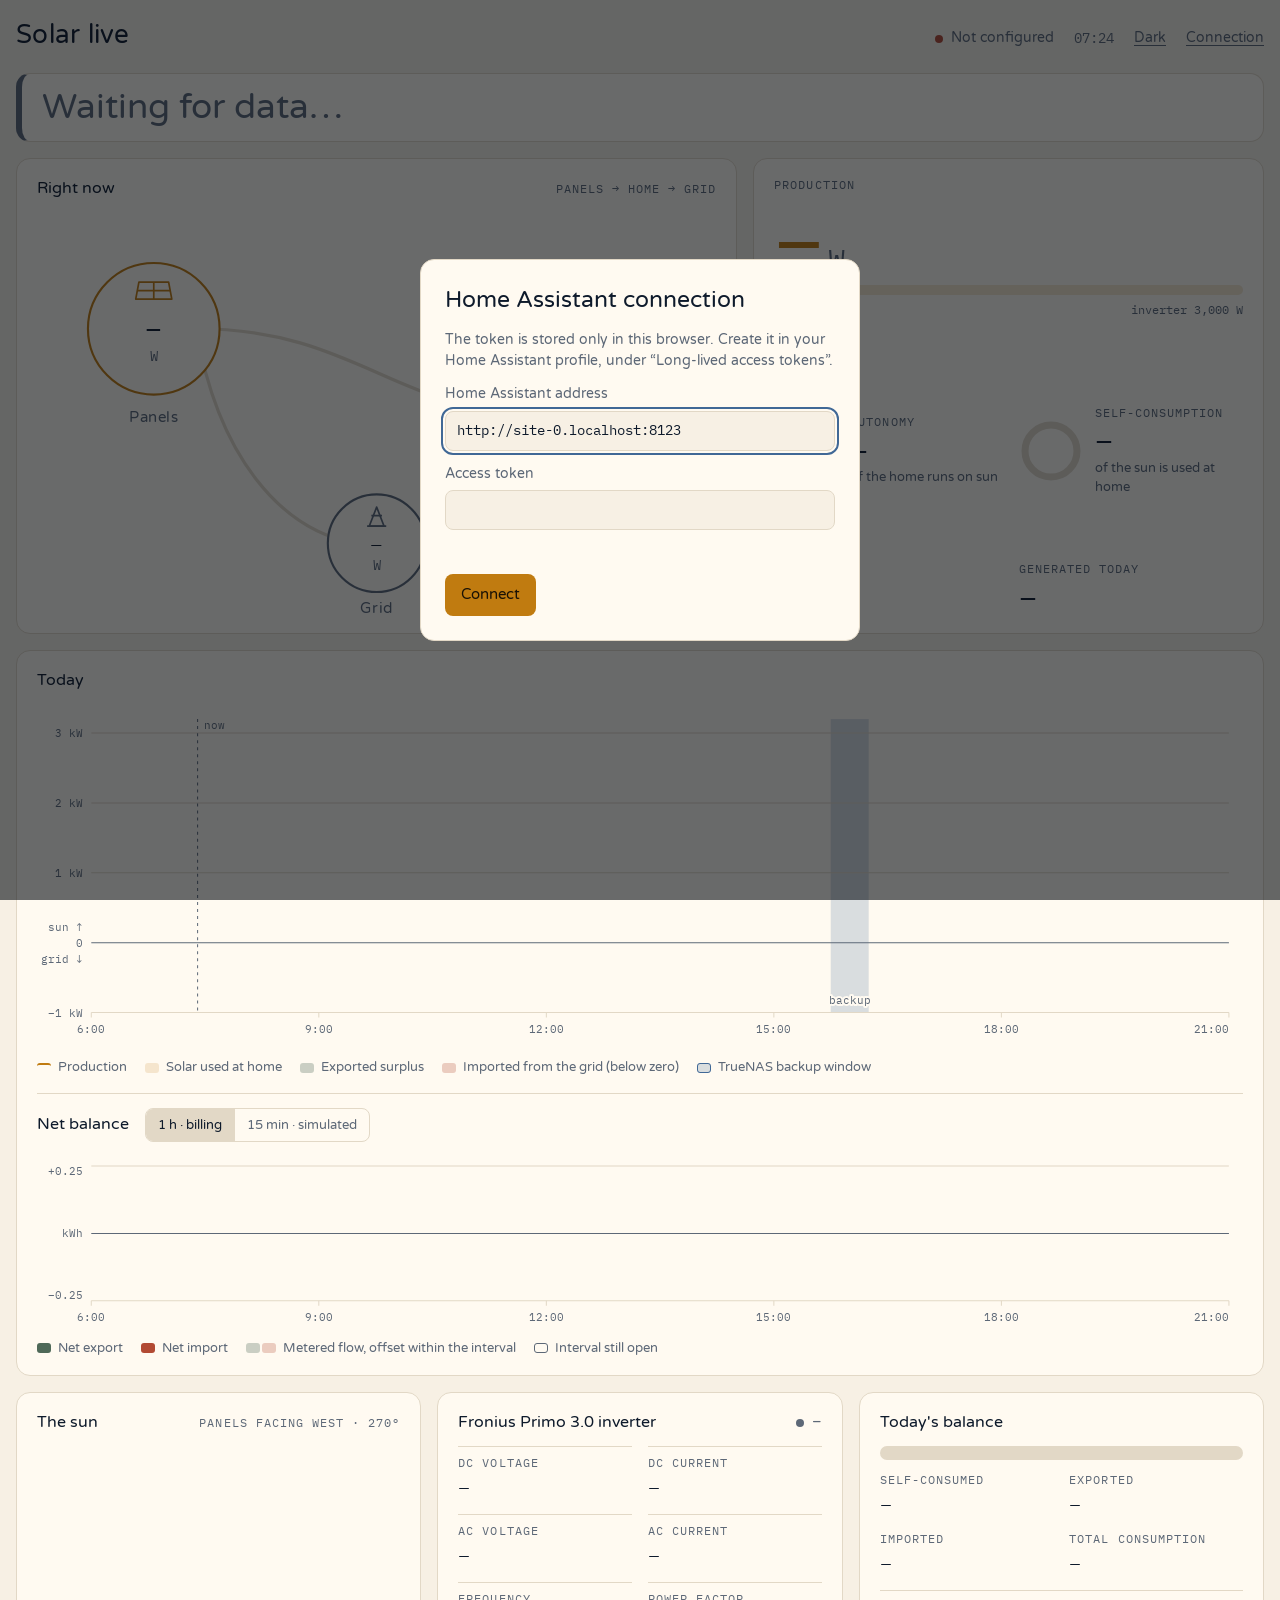
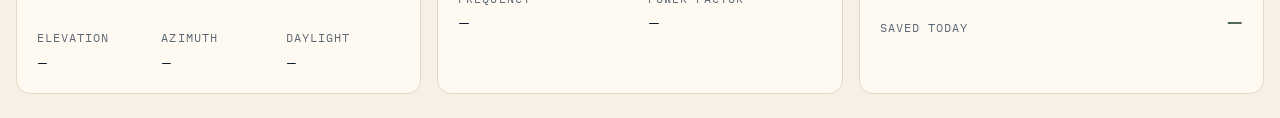
==== marionuevo-fv-panel/www/index.html @ 740e6137 "Solar Live 1.2.0: contract prices by 2.0TD period Prices per period and the export price can now be " ====
<!doctype html>
<html lang="en">
<head>
<meta charset="utf-8">
<meta name="viewport" content="width=device-width, initial-scale=1, viewport-fit=cover">
<title>Solar Live</title>
<link rel="preconnect" href="https://fonts.googleapis.com">
<link rel="preconnect" href="https://fonts.gstatic.com" crossorigin>
<link rel="stylesheet" href="https://fonts.googleapis.com/css2?family=Varela+Round&family=IBM+Plex+Mono:wght@400;500&display=swap">
<style>
/* Panel de instrumentos: rejilla de 12 columnas; el diagrama de flujos manda arriba a la
   izquierda, las cifras grandes a su derecha, la curva del día a todo lo ancho y abajo los
   instrumentos de detalle. Oscuro primero (pantalla fija), con variante clara. */
:root {
  --bg: #0e1a2b;          /* noche */
  --panel: #12213a;
  --fg: #f7f0e4;          /* cal */
  --muted: #8f9cad;
  --line: #22344d;
  --sun: #f0a93b;         /* producción */
  --sun-dim: rgba(240, 169, 59, .26);
  --home: #f7f0e4;        /* consumo */
  --grid-out: #88a592;    /* salvia: vertido */
  --grid-in: #e0785e;     /* importación */
  --steel: #5b87b9;       /* acero: TrueNAS, ventana de copia */
  --steel-dim: rgba(91, 135, 185, .16);
  --out-band: rgba(136, 165, 146, .30);  /* excedente */
  --in-band: rgba(224, 120, 94, .30);    /* compra */
  --font-display: "Varela Round", "Nunito", system-ui, sans-serif;
  --font-num: "IBM Plex Mono", ui-monospace, "SF Mono", Menlo, monospace;
  color-scheme: dark;
}
@media (prefers-color-scheme: light) {
  :root:not([data-theme="dark"]) {
    --bg: #f7f0e4; --panel: #fffaf1; --fg: #0e1a2b; --muted: #5d6877; --line: #e2d8c6;
    --sun: #c07b10; --sun-dim: rgba(192, 123, 16, .16); --home: #0e1a2b;
    --grid-out: #4f6958; --grid-in: #b24a33; --steel: #406896; --steel-dim: rgba(64, 104, 150, .2);
    --out-band: rgba(79, 105, 88, .30); --in-band: rgba(178, 74, 51, .26);
    color-scheme: light;
  }
}
:root[data-theme="light"] {
  --bg: #f7f0e4; --panel: #fffaf1; --fg: #0e1a2b; --muted: #5d6877; --line: #e2d8c6;
  --sun: #c07b10; --sun-dim: rgba(192, 123, 16, .16); --home: #0e1a2b;
  --grid-out: #4f6958; --grid-in: #b24a33; --steel: #406896; --steel-dim: rgba(64, 104, 150, .2);
  --out-band: rgba(79, 105, 88, .30); --in-band: rgba(178, 74, 51, .26);
  color-scheme: light;
}
* { box-sizing: border-box; }
html, body { margin: 0; }
body {
  background: var(--bg); color: var(--fg);
  font-family: var(--font-display); font-size: 15px; line-height: 1.45;
  font-synthesis: none; -webkit-font-smoothing: antialiased;
  padding-inline: max(16px, env(safe-area-inset-left)); padding-block: max(16px, env(safe-area-inset-top)) 24px;
}
.num { font-family: var(--font-num); font-variant-numeric: tabular-nums; }
.label { font-size: .72rem; letter-spacing: .09em; text-transform: uppercase; color: var(--muted); font-family: var(--font-num); }
.app { max-width: 1440px; margin: 0 auto; display: grid; gap: 16px; }

/* barra superior */
.top { display: flex; flex-wrap: wrap; align-items: baseline; gap: 8px 24px; padding-bottom: 4px; }
.top h1 { font-weight: 400; font-size: 1.6rem; margin: 0; letter-spacing: .01em; }
.top .meta { display: flex; flex-wrap: wrap; gap: 6px 20px; color: var(--muted); font-size: .85rem; margin-left: auto; align-items: center; }
.live { display: inline-flex; align-items: center; gap: 8px; }
.live i { width: 8px; height: 8px; border-radius: 50%; background: var(--muted); }
.live.on i { background: var(--grid-out); box-shadow: 0 0 0 0 var(--grid-out); animation: pulse 2s infinite; }
.live.off i { background: var(--grid-in); }
@keyframes pulse { 0% { box-shadow: 0 0 0 0 color-mix(in srgb, var(--grid-out) 60%, transparent); } 70% { box-shadow: 0 0 0 8px transparent; } 100% { box-shadow: 0 0 0 0 transparent; } }
button.link { background: none; border: 0; color: var(--muted); font: inherit; cursor: pointer; padding: 0; text-decoration: underline; text-underline-offset: 3px; }
button.link:hover, button.link:focus-visible { color: var(--fg); }

/* rejilla */
.grid { display: grid; grid-template-columns: repeat(12, minmax(0, 1fr)); gap: 16px; }
.card { background: var(--panel); border: 1px solid var(--line); border-radius: 14px; padding: 18px 20px; min-width: 0; display: grid; gap: 12px; align-content: start; }
.card h2 { font-weight: 400; font-size: 1rem; margin: 0; display: flex; justify-content: space-between; gap: 12px; align-items: baseline; }
.state { grid-column: span 12; }
.flow { grid-column: span 7; }
.figures { grid-column: span 5; }
.day { grid-column: span 12; }
.sunc { grid-column: span 4; }
.inv { grid-column: span 4; }
.tally { grid-column: span 4; }
@media (max-width: 1100px) { .flow, .figures { grid-column: span 12; } .sunc, .inv, .tally { grid-column: span 6; } .tally { grid-column: span 12; } }
@media (max-width: 720px) { .sunc, .inv, .tally { grid-column: span 12; } }

/* estado: la respuesta de un vistazo («¿vierto o compro?») */
.state { --tone: var(--muted); display: flex; flex-wrap: wrap; align-items: center; gap: 10px 28px; padding: 14px 20px; border-left: 6px solid var(--tone); }
.state.out { --tone: var(--grid-out); }
.state.in { --tone: var(--grid-in); }
.state.even { --tone: var(--sun); }
.state .head { font-size: clamp(1.5rem, 3.2vw, 2.2rem); line-height: 1.1; color: var(--tone); }
.state .head .num { letter-spacing: -.01em; }
.state .why { color: var(--muted); font-size: .95rem; flex: 1 1 260px; }
.state .rate { display: grid; justify-items: end; gap: 2px; margin-left: auto; }
.state .rate .v { font-family: var(--font-num); font-size: 1.4rem; color: var(--tone); }

/* flujos */
.flow svg { width: 100%; height: auto; display: block; }
.node-ring { fill: var(--panel); stroke-width: 2; }
.node-val { font-family: var(--font-num); font-size: 26px; fill: var(--fg); }
.node-unit { font-family: var(--font-num); font-size: 13px; fill: var(--muted); }
.node-name { font-family: var(--font-display); font-size: 14px; fill: var(--muted); letter-spacing: .04em; }
/* el cable engorda con la potencia, como un Sankey; los pulsos van por encima */
.wire { fill: none; stroke: var(--line); stroke-width: 3; stroke-linecap: round; transition: stroke-width .8s ease, stroke .6s; }
.pulse { fill: none; stroke-width: 4; stroke-linecap: round; stroke-dasharray: 2 18; opacity: 0; transition: opacity .6s, stroke-width .8s ease; }
.pulse.active { opacity: 1; animation: flow linear infinite; }
@keyframes flow { to { stroke-dashoffset: -200; } }
.wire-label { font-family: var(--font-num); font-size: 12px; fill: var(--muted); }
.nas-badge { font-family: var(--font-num); font-size: 11.5px; fill: var(--steel); }

/* cifras */
.figures { grid-template-columns: 1fr 1fr; gap: 18px 20px; align-content: space-between; }
.figures .hero { grid-column: span 2; display: grid; gap: 6px; }
.big { font-family: var(--font-num); font-size: clamp(3rem, 7vw, 5.2rem); line-height: .95; letter-spacing: -.02em; color: var(--sun); }
.big small { font-size: .35em; color: var(--muted); letter-spacing: 0; margin-left: .2em; }
.meter { position: relative; height: 10px; border-radius: 6px; background: var(--sun-dim); overflow: hidden; }
.meter > i { position: absolute; inset: 0 auto 0 0; width: 0; background: var(--sun); border-radius: 6px; transition: width .8s ease; }
.meter-scale { display: flex; justify-content: space-between; font-size: .75rem; color: var(--muted); }
.clip { color: var(--sun); font-size: .85rem; min-height: 1.2em; }
.stat { display: grid; gap: 2px; }
.stat .v { font-family: var(--font-num); font-size: 1.9rem; line-height: 1.1; }
.stat .s { font-size: .82rem; color: var(--muted); }
.ring { display: grid; grid-template-columns: 64px 1fr; gap: 12px; align-items: center; }
.ring svg { width: 64px; height: 64px; transform: rotate(-90deg); }
.ring circle { fill: none; stroke-width: 7; }
.ring .bg { stroke: var(--line); }
.ring .fg { stroke-linecap: round; transition: stroke-dashoffset .8s ease; }

/* curva del día */
.day svg { width: 100%; height: auto; display: block; }
.chart-wrap { overflow-x: auto; }
.chart-wrap svg { min-width: 640px; cursor: crosshair; }
.zero { stroke: var(--muted); stroke-width: 1; }
.tip-bg { fill: var(--bg); stroke: var(--line); }
.tip { font-family: var(--font-num); font-size: 13px; fill: var(--fg); }
.tip-k { font-family: var(--font-num); font-size: 12px; fill: var(--muted); }
.ax { font-family: var(--font-num); font-size: 11px; fill: var(--muted); paint-order: stroke; stroke: var(--panel); stroke-width: 4px; stroke-linejoin: round; }
.gl { stroke: var(--line); stroke-width: 1; }
.legend { display: flex; flex-wrap: wrap; gap: 6px 18px; font-size: .8rem; color: var(--muted); }
.legend span { display: inline-flex; align-items: center; gap: 7px; }
.sw { width: 14px; height: 10px; border-radius: 3px; display: inline-block; }

/* saldo neto: lo que factura la distribuidora, con el mismo eje de tiempo que la curva */
.net-head { display: flex; flex-wrap: wrap; align-items: center; gap: 8px 16px; border-top: 1px solid var(--line); padding-top: 14px; margin-top: 4px; }
.net-head h3 { font-weight: 400; font-size: 1rem; margin: 0; }
.net-note { color: var(--muted); font-size: .85rem; flex: 1 1 280px; }
.net-note b { font-weight: 400; color: var(--fg); font-family: var(--font-num); font-variant-numeric: tabular-nums; }
.seg { display: inline-flex; border: 1px solid var(--line); border-radius: 8px; overflow: hidden; }
.seg button { font: inherit; font-size: .8rem; background: none; border: 0; color: var(--muted); padding: 6px 12px; min-height: 32px; cursor: pointer; }
.seg button + button { border-left: 1px solid var(--line); }
.seg button[aria-pressed="true"] { background: var(--line); color: var(--fg); }
.seg button:focus-visible { outline: 2px solid var(--steel); outline-offset: -2px; }

/* sol */
.sunc svg { width: 100%; height: auto; display: block; }
.kv { display: grid; grid-template-columns: repeat(3, minmax(0, 1fr)); gap: 10px; }
.kv div { display: grid; gap: 2px; }
.kv .v { font-family: var(--font-num); font-size: 1.15rem; }

/* inversor */
.inv .rows { display: grid; grid-template-columns: repeat(2, minmax(0, 1fr)); gap: 12px 16px; }
.inv .rows div { display: grid; gap: 1px; border-top: 1px solid var(--line); padding-top: 8px; }
.inv .rows .v { font-family: var(--font-num); font-size: 1.25rem; }
.status { display: inline-flex; align-items: center; gap: 8px; font-size: .85rem; color: var(--muted); }
.status i { width: 8px; height: 8px; border-radius: 50%; background: var(--muted); }
.status.ok i { background: var(--grid-out); }
.status.warn i { background: var(--grid-in); }

/* balance */
.tally .bar { display: flex; height: 14px; border-radius: 7px; overflow: hidden; background: var(--line); }
.tally .bar i { display: block; height: 100%; transition: width .8s ease; }
.tally .rows { display: grid; grid-template-columns: repeat(2, minmax(0, 1fr)); gap: 12px 16px; }
.tally .rows div { display: grid; gap: 1px; }
.tally .rows .v { font-family: var(--font-num); font-size: 1.25rem; }
.save { display: flex; align-items: baseline; justify-content: space-between; gap: 12px; border-top: 1px solid var(--line); padding-top: 10px; }
.save .v { font-family: var(--font-num); font-size: 1.8rem; color: var(--grid-out); }

/* configuración */
dialog { background: var(--panel); color: var(--fg); border: 1px solid var(--line); border-radius: 14px; padding: 24px; width: min(440px, calc(100vw - 32px)); }
dialog::backdrop { background: rgba(5, 10, 18, .6); }
dialog form { display: grid; gap: 14px; }
dialog h2 { margin: 0; font-weight: 400; }
dialog p { margin: 0; color: var(--muted); font-size: .88rem; }
dialog label { display: grid; gap: 6px; font-size: .85rem; color: var(--muted); }
dialog input { font: inherit; font-family: var(--font-num); font-size: .85rem; padding: 9px 11px; border-radius: 8px; border: 1px solid var(--line); background: var(--bg); color: var(--fg); width: 100%; }
dialog input:focus-visible, .btn:focus-visible { outline: 2px solid var(--steel); outline-offset: 2px; }
.btn { font: inherit; border: 0; border-radius: 8px; padding: 10px 16px; background: var(--sun); color: #1a1205; cursor: pointer; justify-self: start; }
.err { color: var(--grid-in); font-size: .85rem; min-height: 1.2em; }

@media (prefers-reduced-motion: reduce) {
  .pulse.active { animation: none; stroke-dasharray: none; opacity: .9; }
  .live.on i { animation: none; }
  .meter > i, .ring .fg, .tally .bar i, .wire, .pulse { transition: none; }
}
</style>
</head>
<body>
<div class="app">
  <header class="top">
    <h1>Solar live</h1>
    <div class="meta">
      <span class="live" id="live"><i></i><span id="live-text">Connecting to Home Assistant…</span></span>
      <span class="num" id="clock">--:--</span>
      <button class="link" id="theme" type="button">Dark</button>
      <button class="link" id="open-config" type="button">Connection</button>
    </div>
  </header>

  <div class="grid">
    <!-- Estado de un vistazo -->
    <section class="card state" id="state" aria-label="Current status">
      <div class="head" id="st-head">Waiting for data…</div>
      <div class="why" id="st-why"></div>
      <div class="rate"><span class="label" id="st-rate-k"></span><span class="v" id="st-rate"></span></div>
    </section>

    <!-- Diagrama de flujos -->
    <section class="card flow" aria-labelledby="h-flow">
      <h2 id="h-flow"><span>Right now</span><span class="label" id="flow-note">panels → home → grid</span></h2>
      <svg viewBox="0 0 640 380" role="img" aria-label="Energy flow between the panels, the home and the grid">
        <path id="w-pv-home" class="wire" d="M150 110 C 300 110, 340 190, 470 190"/>
        <path id="w-pv-grid" class="wire" d="M150 110 C 170 230, 230 300, 300 312"/>
        <path id="w-grid-home" class="wire" d="M340 312 C 420 300, 470 260, 470 230"/>
        <path id="p-pv-home" class="pulse" d="M150 110 C 300 110, 340 190, 470 190" style="stroke: var(--sun)"/>
        <path id="p-pv-grid" class="pulse" d="M150 110 C 170 230, 230 300, 300 312" style="stroke: var(--grid-out)"/>
        <path id="p-grid-home" class="pulse" d="M340 312 C 420 300, 470 260, 470 230" style="stroke: var(--grid-in)"/>
        <text class="wire-label" id="l-pv-home" x="300" y="128" text-anchor="middle"></text>
        <text class="wire-label" id="l-pv-grid" x="168" y="260" text-anchor="end"></text>
        <text class="wire-label" id="l-grid-home" x="452" y="292" text-anchor="start"></text>

        <!-- placas -->
        <g transform="translate(110 110)">
          <circle class="node-ring" r="62" style="stroke: var(--sun)"/>
          <g transform="translate(-17 -44)" fill="none" stroke="var(--sun)" stroke-width="1.6" stroke-linejoin="round">
            <path d="M3 0 H31 L34 16 H0 Z"/><path d="M17 0 V16 M1.5 8 H32.5"/>
          </g>
          <text class="node-val" id="v-pv" y="10" text-anchor="middle">–</text>
          <text class="node-unit" y="30" text-anchor="middle">W</text>
          <text class="node-name" y="88" text-anchor="middle">Panels</text>
        </g>
        <!-- casa -->
        <g transform="translate(510 190)">
          <circle class="node-ring" r="62" style="stroke: var(--home)"/>
          <g transform="translate(-14 -46)" fill="none" stroke="var(--home)" stroke-width="1.6" stroke-linejoin="round">
            <path d="M0 12 L14 0 L28 12 V24 H0 Z"/><path d="M11 24 V16 H17 V24"/>
          </g>
          <text class="node-val" id="v-load" y="10" text-anchor="middle">–</text>
          <text class="node-unit" y="30" text-anchor="middle">W</text>
          <text class="node-name" y="88" text-anchor="middle">Home</text>
          <text class="nas-badge" id="nas-badge" y="108" text-anchor="middle"></text>
        </g>
        <!-- red -->
        <g transform="translate(320 312)">
          <circle class="node-ring" r="46" id="ring-grid" style="stroke: var(--muted)"/>
          <g transform="translate(-9 -34)" fill="none" stroke="var(--muted)" stroke-width="1.6" stroke-linejoin="round" id="ico-grid">
            <path d="M9 0 L2 18 H16 Z"/><path d="M4 8 H14 M0 18 H18"/>
          </g>
          <text class="node-val" id="v-grid" y="8" text-anchor="middle" style="font-size:20px">–</text>
          <text class="node-unit" id="u-grid" y="25" text-anchor="middle">W</text>
          <text class="node-name" id="n-grid" y="66" text-anchor="middle">Grid</text>
        </g>
      </svg>
    </section>

    <!-- Cifras -->
    <section class="card figures" aria-label="Key figures">
      <div class="hero">
        <span class="label">Production</span>
        <div class="big" id="big-pv">–<small>W</small></div>
        <div class="meter" aria-hidden="true"><i id="meter-pv"></i></div>
        <div class="meter-scale num"><span>0</span><span>inverter 3,000 W</span></div>
        <div class="clip" id="clip"></div>
      </div>
      <div class="ring">
        <svg viewBox="0 0 64 64" aria-hidden="true"><circle class="bg" cx="32" cy="32" r="26"/><circle class="fg" id="ring-aut" cx="32" cy="32" r="26" stroke="var(--grid-out)" stroke-dasharray="163.4" stroke-dashoffset="163.4"/></svg>
        <div class="stat"><span class="label">Autonomy</span><span class="v" id="aut">–</span><span class="s">of the home runs on sun</span></div>
      </div>
      <div class="ring">
        <svg viewBox="0 0 64 64" aria-hidden="true"><circle class="bg" cx="32" cy="32" r="26"/><circle class="fg" id="ring-self" cx="32" cy="32" r="26" stroke="var(--sun)" stroke-dasharray="163.4" stroke-dashoffset="163.4"/></svg>
        <div class="stat"><span class="label">Self-consumption</span><span class="v" id="self">–</span><span class="s">of the sun is used at home</span></div>
      </div>
      <div class="stat"><span class="label" id="grid-label">Grid</span><span class="v" id="grid-big">–</span><span class="s" id="grid-sub"></span></div>
      <div class="stat"><span class="label">Generated today</span><span class="v" id="eday">–</span><span class="s" id="eday-sub"></span></div>
    </section>

    <!-- Curva del día -->
    <section class="card day" aria-labelledby="h-day">
      <h2 id="h-day"><span>Today</span><span class="label" id="day-note"></span></h2>
      <div class="chart-wrap"><svg id="chart" viewBox="0 0 1200 340" role="img" aria-label="Today's production and consumption: solar above zero, grid imports below"></svg></div>
      <div class="legend">
        <span><i class="sw" style="background:transparent;border-top:2px solid var(--sun)"></i>Production</span>
        <span><i class="sw" style="background:var(--sun-dim)"></i>Solar used at home</span>
        <span><i class="sw" style="background:var(--out-band)"></i>Exported surplus</span>
        <span><i class="sw" style="background:var(--in-band)"></i>Imported from the grid (below zero)</span>
        <span><i class="sw" style="background:var(--steel-dim);outline:1px solid var(--steel);outline-offset:-1px"></i>TrueNAS backup window</span>
      </div>

      <div class="net-head">
        <h3>Net balance</h3>
        <div class="seg" role="group" aria-label="Netting interval">
          <button type="button" data-net="60" aria-pressed="true">1 h · billing</button>
          <button type="button" data-net="15" aria-pressed="false">15 min · simulated</button>
        </div>
        <div class="net-note" id="net-note"></div>
      </div>
      <div class="chart-wrap"><svg id="netchart" viewBox="0 0 1200 172" role="img" aria-label="Net grid balance per interval: net export above zero, net import below"></svg></div>
      <div class="legend">
        <span><i class="sw" style="background:var(--grid-out)"></i>Net export</span>
        <span><i class="sw" style="background:var(--grid-in)"></i>Net import</span>
        <span><i class="sw" style="background:var(--out-band)"></i><i class="sw" style="background:var(--in-band);margin-left:-5px"></i>Metered flow, offset within the interval</span>
        <span><i class="sw" style="background:transparent;outline:1.5px solid var(--muted);outline-offset:-1.5px"></i>Interval still open</span>
      </div>
    </section>

    <!-- Sol -->
    <section class="card sunc" aria-labelledby="h-sun">
      <h2 id="h-sun"><span>The sun</span><span class="label">panels facing west · 270°</span></h2>
      <svg id="sunarc" viewBox="0 0 360 170" role="img" aria-label="The sun's path today"></svg>
      <div class="kv">
        <div><span class="label">Elevation</span><span class="v" id="sun-el">–</span></div>
        <div><span class="label">Azimuth</span><span class="v" id="sun-az">–</span></div>
        <div><span class="label">Daylight</span><span class="v" id="sun-len">–</span></div>
      </div>
    </section>

    <!-- Inversor -->
    <section class="card inv" aria-labelledby="h-inv">
      <h2 id="h-inv"><span>Fronius Primo 3.0 inverter</span><span class="status" id="inv-status"><i></i><span>–</span></span></h2>
      <div class="rows">
        <div><span class="label">DC voltage</span><span class="v" id="dcv">–</span></div>
        <div><span class="label">DC current</span><span class="v" id="dca">–</span></div>
        <div><span class="label">AC voltage</span><span class="v" id="acv">–</span></div>
        <div><span class="label">AC current</span><span class="v" id="aca">–</span></div>
        <div><span class="label">Frequency</span><span class="v" id="freq">–</span></div>
        <div><span class="label">Power factor</span><span class="v" id="pf">–</span></div>
      </div>
    </section>

    <!-- Balance -->
    <section class="card tally" aria-labelledby="h-tally">
      <h2 id="h-tally"><span>Today's balance</span><span class="label" id="tally-note"></span></h2>
      <div class="bar" aria-hidden="true"><i id="b-self" style="background:var(--sun)"></i><i id="b-exp" style="background:var(--grid-out)"></i><i id="b-imp" style="background:var(--grid-in)"></i></div>
      <div class="rows">
        <div><span class="label">Self-consumed</span><span class="v" id="t-self">–</span></div>
        <div><span class="label">Exported</span><span class="v" id="t-exp">–</span></div>
        <div><span class="label">Imported</span><span class="v" id="t-imp">–</span></div>
        <div><span class="label">Total consumption</span><span class="v" id="t-load">–</span></div>
      </div>
      <div class="save"><span class="label">Saved today</span><span class="v" id="t-save">–</span></div>
    </section>
  </div>
</div>

<dialog id="config">
  <form method="dialog" id="config-form">
    <h2>Home Assistant connection</h2>
    <p>The token is stored only in this browser. Create it in your Home Assistant profile, under “Long-lived access tokens”.</p>
    <label for="cfg-url">Home Assistant address
      <input id="cfg-url" name="url" type="url" required placeholder="http://umbrel.local:8123" autocomplete="off">
    </label>
    <label for="cfg-token">Access token
      <input id="cfg-token" name="token" type="password" required autocomplete="off" spellcheck="false">
    </label>
    <div class="err" id="cfg-err"></div>
    <button class="btn" type="submit">Connect</button>
  </form>
</dialog>

<!-- Opcional: config.local.js define window.HA_CONFIG = {token, url?}. Nunca va a git: en el Mac está junto al enlace a este fichero y en Umbrel en data/ de la app. -->
<script src="config.local.js" onerror="void 0"></script>
<script>
"use strict";
const E = {
  pv: "sensor.solarnet_power_photovoltaics",
  load: "sensor.solarnet_power_load_consumed",
  grid: "sensor.solarnet_power_grid",           // + compra, − vierte
  aut: "sensor.solarnet_relative_autonomy",
  self: "sensor.solarnet_relative_self_consumption",
  eday: "sensor.primo_3_0_1_energy_day",
  acp: "sensor.primo_3_0_1_ac_power",
  dcv: "sensor.primo_3_0_1_dc_voltage",
  dca: "sensor.primo_3_0_1_dc_current",
  acv: "sensor.primo_3_0_1_ac_voltage",
  aca: "sensor.primo_3_0_1_ac_current",
  status: "sensor.primo_3_0_1_status_message",
  freq: "sensor.smart_meter_63a_1_frequency_phase_average",
  pf: "sensor.smart_meter_63a_1_power_factor",
  timp: "sensor.solarnet_grid_import_tariff",
  texp: "sensor.solarnet_grid_export_tariff",
  sun: "sun.sun",
  nas: "switch.z620",
  copia: "input_boolean.copia_truenas_en_curso",
  mant: "input_boolean.mantenimiento_truenas_en_curso",
};
const IMP = "sensor.smart_meter_63a_1_real_energy_consumed";   // Wh acumulados
const EXP = "sensor.smart_meter_63a_1_real_energy_produced";
const PVE = "sensor.primo_3_0_1_energy_day";                    // Wh del día, para el ahorro por hora
const INVERTER_W = 3000;
const STORE = "fv-panel-conexion";

const $ = id => document.getElementById(id);
const nf0 = new Intl.NumberFormat("en-GB", { maximumFractionDigits: 0 });
const nf1 = new Intl.NumberFormat("en-GB", { minimumFractionDigits: 1, maximumFractionDigits: 1 });
const nf2 = new Intl.NumberFormat("en-GB", { minimumFractionDigits: 2, maximumFractionDigits: 2 });
const eur = new Intl.NumberFormat("en-GB", { style: "currency", currency: "EUR" });
const eur3 = new Intl.NumberFormat("en-GB", { style: "currency", currency: "EUR", minimumFractionDigits: 3, maximumFractionDigits: 3 });
const hm = d => d.toLocaleTimeString("en-GB", { hour: "2-digit", minute: "2-digit" });

const states = {};                 // entity_id -> {s, a}
const series = { pv: [], load: [] };  // [epoch s, W]
let todayImpWh = null, todayExpWh = null;
let statRows = [];                 // [inicio s, Wh comprados, Wh vertidos, Wh producidos] cada 5 min desde medianoche
let statEnd = null;                // lecturas de los contadores al cerrar la última estadística

const num = id => { const v = parseFloat(states[E[id]]?.s); return Number.isFinite(v) ? v : null; };
const kwh = wh => wh == null ? "–" : nf1.format(wh / 1000) + " kWh";

/* ---------- precios ---------- */
// Los del contrato van en config.local.js (fuera de git), sin impuestos:
//   window.HA_CONFIG.tariff = { import: { p1: 0.201, p2: 0.119, p3: 0.097 }, export: 0.04 };
// import también admite un precio único. Sin tariff se usan los sensores de tarifa de SolarNet.
// Periodos del peaje 2.0TD en hora local (en Canarias, la canaria): P3 de 0 a 8 h, fines de
// semana y festivos nacionales de fecha fija; P1 de 10 a 14 y de 18 a 22 h; P2 el resto.
const TARIFF = window.HA_CONFIG?.tariff || null;
const FIXED_HOLIDAYS = ["01-01", "01-06", "05-01", "08-15", "10-12", "11-01", "12-06", "12-08", "12-25"];
const PERIOD_NAME = { 1: "peak", 2: "standard", 3: "off-peak" };
function period(t) {
  const d = new Date(t * 1000), h = d.getHours(), wd = d.getDay();
  const md = String(d.getMonth() + 1).padStart(2, "0") + "-" + String(d.getDate()).padStart(2, "0");
  if (wd === 0 || wd === 6 || FIXED_HOLIDAYS.includes(md) || h < 8) return 3;
  return (h >= 10 && h < 14) || (h >= 18 && h < 22) ? 1 : 2;
}
const periodByHour = () => TARIFF?.import != null && typeof TARIFF.import === "object";
function importPrice(t) {
  if (TARIFF?.import != null) { const v = periodByHour() ? TARIFF.import["p" + period(t)] : TARIFF.import; return Number.isFinite(v) ? v : null; }
  return num("timp");
}
function exportPrice() { const v = TARIFF?.export; return Number.isFinite(v) ? v : num("texp"); }
const periodLabel = t => periodByHour() ? " · " + PERIOD_NAME[period(t)] : "";

/* ---------- configuración ---------- */
// Servido desde Home Assistant (/local/...): usa la sesión del propio HA, sin token aparte.
// El frontal de HA guarda en localStorage "hassTokens" {hassUrl, clientId, access_token, refresh_token, expires}.
function hassSession() {
  try { const t = JSON.parse(localStorage.getItem("hassTokens") || "null"); if (t?.refresh_token && t?.clientId) return t; } catch (e) {}
  return null;
}
async function hassAccessToken(force = false) {
  const t = hassSession(); if (!t) return null;
  if (!force && t.access_token && t.expires > Date.now() + 60000) return t.access_token;
  const body = new URLSearchParams({ grant_type: "refresh_token", client_id: t.clientId, refresh_token: t.refresh_token });
  const r = await fetch(location.origin + "/auth/token", { method: "POST", body });
  if (!r.ok) return null;
  const n = await r.json();
  const upd = { ...t, access_token: n.access_token, expires_in: n.expires_in, expires: Date.now() + n.expires_in * 1000 };
  try { localStorage.setItem("hassTokens", JSON.stringify(upd)); } catch (e) {}
  return n.access_token;
}
// Sin dirección explícita, Home Assistant está en el mismo equipo que sirve el panel (Umbrel).
const sameHostHA = () => location.protocol.replace("file:", "http:") + "//" + (location.hostname || "localhost") + ":8123";
function loadConfig() {
  if (window.HA_CONFIG?.token) return { url: window.HA_CONFIG.url || sameHostHA(), token: window.HA_CONFIG.token };
  if (hassSession()) return { url: location.origin, hass: true };
  try { const c = JSON.parse(localStorage.getItem(STORE) || "null"); if (c?.url && c?.token) return c; } catch (e) {}
  return null;
}
function openConfig(msg = "") {
  const c = loadConfig() || {};
  $("cfg-url").value = c.url || sameHostHA();
  $("cfg-token").value = "";
  $("cfg-err").textContent = msg;
  if (!$("config").open) $("config").showModal();
}
$("open-config").onclick = () => openConfig();
$("config-form").addEventListener("submit", ev => {
  const url = $("cfg-url").value.trim().replace(/\/+$/, "");
  const token = $("cfg-token").value.trim();
  if (!url || !token) { ev.preventDefault(); return; }
  try { localStorage.setItem(STORE, JSON.stringify({ url, token })); } catch (e) {}
  window.HA_CONFIG = { url, token };
  connect();
});

/* ---------- websocket de Home Assistant ---------- */
let ws, msgId = 0, pending = {}, retry = 1000, statsTimer;
function setLive(kind, text) { $("live").className = "live " + kind; $("live-text").textContent = text; }
function call(msg) {
  return new Promise((res, rej) => { const id = ++msgId; pending[id] = { res, rej }; ws.send(JSON.stringify({ id, ...msg })); });
}

let cfgNow = null;
function connect() {
  const cfg = cfgNow = (cfgNow?.hass ? cfgNow : loadConfig());
  if (!cfg) { setLive("off", "Not configured"); openConfig(); return; }
  try { ws && ws.close(); } catch (e) {}
  const url = cfg.url.replace(/^http/, "ws") + "/api/websocket";
  setLive("", "Connecting to Home Assistant…");
  ws = new WebSocket(url);
  ws.onmessage = async ev => {
    const m = JSON.parse(ev.data);
    if (m.type === "auth_required") {
      const token = cfg.hass ? await hassAccessToken() : cfg.token;
      if (!token) { setLive("off", "Home Assistant session expired"); retry = 0; openConfig("Sign in to Home Assistant again in this browser, or paste a token."); ws.close(); return; }
      ws.send(JSON.stringify({ type: "auth", access_token: token }));
    }
    else if (m.type === "auth_invalid") {
      if (cfg.hass && !cfg.retried) { cfg.retried = true; await hassAccessToken(true); ws.close(); return; }   // renueva y reconecta
      setLive("off", "Token rejected"); retry = 0; openConfig("Home Assistant rejected the token. Paste a new one."); ws.close();
    }
    else if (m.type === "auth_ok") { retry = 1000; cfg.retried = false; setLive("on", "Live"); start(); }
    else if (m.type === "result" && pending[m.id]) { const p = pending[m.id]; delete pending[m.id]; m.success ? p.res(m.result) : p.rej(m.error); }
    else if (m.type === "event" && m.id === subId) onEntities(m.event);
  };
  ws.onclose = () => {
    clearTimeout(statsTimer);
    if (!retry) return;
    setLive("off", "Offline · retrying");
    setTimeout(connect, retry); retry = Math.min(retry * 2, 30000);
  };
}

let subId = null;
async function start() {
  subId = msgId + 1;
  call({ type: "subscribe_entities", entity_ids: [...Object.values(E), IMP, EXP] }).catch(() => {});
  await loadHistory();
  await loadTodayStats();
  scheduleStats();
}

// HA cierra las estadísticas cada 5 min: pedirlas justo después deja la cola en vivo muy corta
function scheduleStats() {
  clearTimeout(statsTimer);
  const wait = 300000 - Date.now() % 300000 + 20000;
  statsTimer = setTimeout(async () => { await loadTodayStats(); scheduleStats(); }, wait);
}

function onEntities(ev) {
  for (const [id, v] of Object.entries(ev.a || {})) states[id] = { s: v.s, a: v.a || {} };
  for (const [id, v] of Object.entries(ev.c || {})) {
    const cur = states[id] || { s: null, a: {} };
    const plus = v["+"] || {};
    if ("s" in plus) cur.s = plus.s;
    if (plus.a) cur.a = { ...cur.a, ...plus.a };
    states[id] = cur;
  }
  for (const id of Object.keys(ev.r || {})) delete states[id];
  const now = Date.now() / 1000;
  if (E.pv in (ev.a || {}) || E.pv in (ev.c || {})) pushPoint("pv", now, num("pv"));
  if (E.load in (ev.a || {}) || E.load in (ev.c || {})) pushPoint("load", now, num("load"));
  render();
}

function pushPoint(k, t, v) {
  if (v == null) return;
  const arr = series[k];
  if (arr.length && t - arr[arr.length - 1][0] < 20) arr[arr.length - 1] = [t, v];   // como mucho un punto cada 20 s
  else arr.push([t, v]);
}

function midnight() { const d = new Date(); d.setHours(0, 0, 0, 0); return d; }

/* Saldo neto. El RD 244/2019 define lo comprado y lo vertido como saldo neto horario: dentro de
   cada hora se resta uno de otro y solo se factura la diferencia. El contador de red acumula los
   dos sentidos por separado, así que basta con agrupar sus estadísticas de 5 min. Las horas se
   cortan en punto sobre el tiempo epoch, válido en Canarias (desfase de horas enteras). */
function liveTail() {   // lo acumulado por los contadores desde la última estadística
  const i = parseFloat(states[IMP]?.s), e = parseFloat(states[EXP]?.s);
  if (!statEnd || !Number.isFinite(i) || !Number.isFinite(e)) return null;
  return [Math.max(0, i - statEnd.imp), Math.max(0, e - statEnd.exp)];
}
function netSlots(mins, live = true) {
  const size = mins * 60, now = Date.now() / 1000, slots = new Map();
  const add = (t, imp, exp, pv = 0) => {
    const start = Math.floor(t / size) * size, s = slots.get(start) || { t: start, imp: 0, exp: 0, pv: 0 };
    s.imp += imp; s.exp += exp; s.pv += pv; slots.set(start, s);
  };
  for (const [t, imp, exp, pv] of statRows) add(t, imp, exp, pv);
  const tail = live ? liveTail() : null;
  if (tail) add(now, tail[0], tail[1]);
  return [...slots.values()].sort((a, b) => a.t - b.t).map(s => ({ ...s, open: s.t + size > now }));
}
// cost y credit en euros sin impuestos; NaN si falta algún precio
const billed = slots => slots.reduce((a, s) => {
  const imp = Math.max(0, s.imp - s.exp), exp = Math.max(0, s.exp - s.imp), p = importPrice(s.t) ?? NaN, e = exportPrice() ?? NaN;
  return { imp: a.imp + imp, exp: a.exp + exp, offset: a.offset + Math.min(s.imp, s.exp), cost: a.cost + imp / 1000 * p, credit: a.credit + exp / 1000 * e };
}, { imp: 0, exp: 0, offset: 0, cost: 0, credit: 0 });

/* Ahorro de cada hora frente a no tener placas: el sol usado en casa y lo compensado dentro de la
   hora evitan compra a su precio; el saldo vertido se cobra a la compensación. */
function savingsToday() {
  const e = exportPrice();
  if (e == null || !statRows.some(r => r[3] > 0)) return null;
  let total = 0;
  for (const s of netSlots(60, false)) {
    const p = importPrice(s.t); if (p == null) return null;
    total += (Math.max(0, s.pv - s.exp) + Math.min(s.imp, s.exp)) / 1000 * p + Math.max(0, s.exp - s.imp) / 1000 * e;
  }
  return total;
}

async function loadHistory() {
  const r = await call({ type: "history/history_during_period", start_time: midnight().toISOString(),
    entity_ids: [E.pv, E.load], minimal_response: true, no_attributes: true, significant_changes_only: false });
  for (const [k, id] of [["pv", E.pv], ["load", E.load]]) {
    const pts = (r[id] || []).map(p => [p.lu ?? p.lc, parseFloat(p.s)]).filter(p => Number.isFinite(p[1]));
    // media por minuto para aligerar el dibujo
    const byMin = new Map();
    for (const [t, v] of pts) { const m = Math.floor(t / 60); const b = byMin.get(m) || [0, 0]; b[0] += v; b[1]++; byMin.set(m, b); }
    series[k] = [...byMin].map(([m, [s, n]]) => [m * 60, s / n]);
  }
  render();
}

async function loadTodayStats() {
  try {
    const r = await call({ type: "recorder/statistics_during_period", start_time: midnight().toISOString(),
      statistic_ids: [IMP, EXP, PVE], period: "5minute", types: ["change", "state"] });
    const imp = r[IMP] || [], exp = r[EXP] || [];
    const rows = new Map(), row = p => rows.get(p.start) || [p.start / 1000, 0, 0, 0];
    for (const [col, list] of [[1, imp], [2, exp], [3, r[PVE] || []]]) for (const p of list) { const x = row(p); x[col] = p.change || 0; rows.set(p.start, x); }
    statRows = [...rows.values()].sort((a, b) => a[0] - b[0]);
    const lastImp = imp[imp.length - 1], lastExp = exp[exp.length - 1];
    statEnd = lastImp && lastExp && lastImp.state != null && lastExp.state != null ? { imp: lastImp.state, exp: lastExp.state } : null;
    todayImpWh = statRows.reduce((a, row) => a + row[1], 0);
    todayExpWh = statRows.reduce((a, row) => a + row[2], 0);
    render();
  } catch (e) { /* sin estadísticas: el balance queda en guiones */ }
}

/* ---------- dibujo ---------- */
function setPulse(id, w, labelId, text) {
  const p = $(id), wire = $("w" + id.slice(1));
  const active = w != null && w > 15;
  p.classList.toggle("active", active);
  // velocidad proporcional a la potencia: 3 kW ≈ 1,2 s por vuelta del patrón
  if (active) p.style.animationDuration = Math.max(1.2, Math.min(14, 3600 / w)) + "s";
  p.style.strokeWidth = active ? (2.5 + Math.min(4, w / 750)) : 4;
  // grosor del cable proporcional a la potencia: de 3 a 18 px a los 3 kW del inversor
  wire.style.strokeWidth = active ? 3 + 15 * Math.min(1, w / INVERTER_W) : 3;
  wire.style.stroke = active ? `color-mix(in srgb, ${p.style.stroke} 28%, transparent)` : "";
  $(labelId).textContent = active ? text : "";
}

function renderState(pv, load, grid, pvHome, exp, imp) {
  const el = $("state"), head = $("st-head"), why = $("st-why");
  const timp = importPrice(Date.now() / 1000), texp = exportPrice();
  const W = v => `<span class="num">${nf0.format(v)}</span> W`;
  let tone = "", rateK = "", rate = "";
  if (pv == null || load == null || grid == null) { head.textContent = "Waiting for data…"; why.textContent = ""; }
  else if (grid < -5) {
    tone = "out"; head.innerHTML = "Exporting " + W(exp);
    why.textContent = `The sun covers the whole home (${nf0.format(load)} W) with some to spare.`;
    if (texp != null) { rateK = "credited at"; rate = eur.format(exp / 1000 * texp) + "/h"; }
  } else if (grid > 5) {
    tone = "in"; head.innerHTML = "Importing " + W(imp);
    const pct = load > 0 ? Math.round(pvHome / load * 100) : 0;
    why.textContent = pv > 15 && pct > 0 ? `The sun covers ${pct}% of the home; the rest comes from the grid.`
      : (states[E.sun]?.s === "below_horizon" ? "Night time: the whole home runs on the grid." : "No production: the whole home runs on the grid.");
    if (timp != null) { rateK = "costing"; rate = eur.format(imp / 1000 * timp) + "/h"; }
  } else {
    tone = "even"; head.textContent = "Balanced";
    why.textContent = "The panels are producing exactly what the home is using.";
  }
  el.className = "card state " + tone;
  $("st-rate-k").textContent = rateK; $("st-rate").textContent = rate;
}

function render() {
  const pv = num("pv"), load = num("load"), grid = num("grid");
  const pvHome = pv != null && load != null ? Math.min(pv, load) : null;
  const exp = grid != null && grid < 0 ? -grid : 0;
  const imp = grid != null && grid > 0 ? grid : 0;

  $("v-pv").textContent = pv == null ? "–" : nf0.format(pv);
  $("v-load").textContent = load == null ? "–" : nf0.format(load);
  $("v-grid").textContent = grid == null ? "–" : nf0.format(Math.abs(grid));
  $("n-grid").textContent = grid < -5 ? "Grid · exporting" : grid > 5 ? "Grid · importing" : "Grid";
  const gc = grid < -5 ? "var(--grid-out)" : grid > 5 ? "var(--grid-in)" : "var(--muted)";
  $("ring-grid").style.stroke = gc; $("ico-grid").setAttribute("stroke", gc);

  setPulse("p-pv-home", pvHome, "l-pv-home", pvHome != null ? nf0.format(pvHome) + " W" : "");
  setPulse("p-pv-grid", exp, "l-pv-grid", nf0.format(exp) + " W");
  setPulse("p-grid-home", imp, "l-grid-home", nf0.format(imp) + " W");
  renderState(pv, load, grid, pvHome, exp, imp);

  const nasOn = states[E.nas]?.s === "on";
  const copia = states[E.copia]?.s === "on", mant = states[E.mant]?.s === "on";
  $("nas-badge").textContent = mant ? "TrueNAS · maintenance" : copia ? "TrueNAS · solar backup" : nasOn ? "TrueNAS on" : "";

  $("big-pv").innerHTML = (pv == null ? "–" : nf0.format(pv)) + "<small>W</small>";
  $("meter-pv").style.width = pv == null ? "0" : Math.min(100, pv / INVERTER_W * 100) + "%";
  const acp = num("acp");
  $("clip").textContent = acp != null && acp >= INVERTER_W * 0.97 ? "The inverter is at its limit: excess panel output is being clipped." : "";

  const aut = num("aut"), self = num("self");
  $("aut").textContent = aut == null ? "–" : nf0.format(aut) + "%";
  $("self").textContent = self == null ? "–" : nf0.format(self) + "%";
  $("ring-aut").style.strokeDashoffset = 163.4 * (1 - Math.min(100, aut || 0) / 100);
  $("ring-self").style.strokeDashoffset = 163.4 * (1 - Math.min(100, self || 0) / 100);

  $("grid-label").textContent = grid < -5 ? "Exporting to the grid" : grid > 5 ? "Importing from the grid" : "Grid";
  $("grid-big").textContent = grid == null ? "–" : nf0.format(Math.abs(grid)) + " W";
  $("grid-big").style.color = gc;
  const nowS = Date.now() / 1000, timp = importPrice(nowS), texp = exportPrice();
  $("grid-sub").textContent = grid < -5 && texp != null ? `credited at ${eur3.format(texp)}/kWh` : grid > 5 && timp != null ? `at ${eur3.format(timp)}/kWh${periodLabel(nowS)}` : "balanced";

  const eday = num("eday");
  $("eday").textContent = kwh(eday);
  $("eday-sub").textContent = eday != null && pv != null ? "inverter output" : "";

  renderInverter();
  renderTally(eday);
  renderSun();
  renderChart();
}

function renderInverter() {
  const f = (k, unit, fmt = nf1) => { const v = num(k); return v == null ? "–" : fmt.format(v) + " " + unit; };
  $("dcv").textContent = f("dcv", "V"); $("dca").textContent = f("dca", "A", nf2);
  $("acv").textContent = f("acv", "V"); $("aca").textContent = f("aca", "A", nf2);
  $("freq").textContent = f("freq", "Hz", nf2);
  const pf = num("pf"); $("pf").textContent = pf == null ? "–" : nf2.format(pf);
  const st = states[E.status]?.s || "–";
  const words = { running: "Producing", startup: "Starting up", standby: "Standby", sleeping: "Sleeping", error: "Error" };
  const el = $("inv-status");
  el.className = "status " + (st === "running" ? "ok" : /error|fault/i.test(st) ? "warn" : "");
  el.lastElementChild.textContent = words[st] || st.replace(/_/g, " ");
}

function renderTally(edayWh) {
  if (edayWh == null || todayExpWh == null || todayImpWh == null) return;
  const selfWh = Math.max(0, edayWh - todayExpWh);
  const loadWh = selfWh + todayImpWh;
  $("t-self").textContent = kwh(selfWh); $("t-exp").textContent = kwh(todayExpWh);
  $("t-imp").textContent = kwh(todayImpWh); $("t-load").textContent = kwh(loadWh);
  const total = selfWh + todayExpWh + todayImpWh || 1;
  $("b-self").style.width = selfWh / total * 100 + "%";
  $("b-exp").style.width = todayExpWh / total * 100 + "%";
  $("b-imp").style.width = todayImpWh / total * 100 + "%";
  const saved = savingsToday();
  $("t-save").textContent = saved == null ? "–" : eur.format(saved);
  $("tally-note").textContent = "since 00:00 · hourly net" + (TARIFF ? " · excl. tax" : "");
}

/* curva del día: eje de 06:00 a 21:00. Con signo, como Tesla u Homey: encima del cero lo que da
   el sol (usado en casa abajo, vertido apilado encima, así el borde es la producción) y debajo lo
   que se compra. Misma escala arriba y abajo. Al pasar el ratón o tocar, el valor de ese minuto. */
const NS = "http://www.w3.org/2000/svg";
const mk = (tag, attrs, parent) => { const n = document.createElementNS(NS, tag); for (const k in attrs) n.setAttribute(k, attrs[k]); parent && parent.appendChild(n); return n; };
// valor de una serie [t, v] en t (el último punto anterior)
const seriesAt = (arr, t) => { let lo = 0, hi = arr.length - 1; if (t <= arr[0][0]) return arr[0][1]; if (t >= arr[hi][0]) return arr[hi][1];
  while (hi - lo > 1) { const m = (lo + hi) >> 1; arr[m][0] <= t ? lo = m : hi = m; } return arr[lo][1]; };

const CH = { W: 1200, H: 340, L: 54, R: 1186, T: 14, B: 306 };
let scrubT = null, scrubTimer;

function renderChart() {
  const svg = $("chart"); svg.textContent = "";
  const { L, R, T, B } = CH;
  const d0 = midnight().getTime() / 1000, t0 = d0 + 6 * 3600, t1 = d0 + 21 * 3600;
  const x = t => L + (Math.min(Math.max(t, t0), t1) - t0) / (t1 - t0) * (R - L);

  const pv = series.pv.filter(p => p[0] >= t0 && p[0] <= t1);
  const load = series.load.filter(p => p[0] >= t0 && p[0] <= t1);
  const has = pv.length > 1 && load.length > 1;
  // rejilla común de 2 min para repartir autoconsumo / vertido / compra
  const step = 120, tEnd = Math.min(t1, Date.now() / 1000);
  const ts = []; if (has) for (let t = Math.max(t0, pv[0][0]); t <= tEnd; t += step) ts.push(t);
  const pts = ts.map(t => { const p = seriesAt(pv, t), l = seriesAt(load, t); return [t, Math.min(p, l), Math.max(0, p - l), Math.max(0, l - p)]; });

  const posMax = Math.max(3200, Math.ceil(Math.max(0, ...pv.map(p => p[1])) / 500) * 500);
  const negMax = Math.max(1000, Math.ceil(Math.max(0, ...pts.map(p => p[3])) / 500) * 500);
  const k = (B - T) / (posMax + negMax), Y0 = T + posMax * k;
  const y = v => Y0 - v * k;

  // ventana de la copia del TrueNAS
  mk("rect", { x: x(d0 + 15.75 * 3600), y: T, width: x(d0 + 16.25 * 3600) - x(d0 + 15.75 * 3600), height: B - T, fill: "var(--steel-dim)" }, svg);
  for (let v = -Math.floor(negMax / 1000) * 1000; v <= posMax; v += 1000) {
    if (v) mk("line", { x1: L, x2: R, y1: y(v), y2: y(v), class: "gl" }, svg);
    mk("text", { x: L - 8, y: y(v) + 4, "text-anchor": "end", class: "ax" }, svg).textContent = v ? (v < 0 ? "−" : "") + nf0.format(Math.abs(v) / 1000) + " kW" : "0";
  }
  for (let h = 6; h <= 21; h += 1) {
    const tx = x(d0 + h * 3600);
    mk("text", { x: tx, y: B + 20, "text-anchor": h === 21 ? "end" : "middle", class: "ax" }, svg).textContent = h % 3 === 0 ? h + ":00" : "";
    if (h % 3 === 0) mk("line", { x1: tx, x2: tx, y1: B, y2: B + 5, class: "gl" }, svg);
  }

  if (has) {
    const band = (cond, top, bot, fill) => {
      let seg = [];
      const flush = () => { if (seg.length > 1) mk("path", { d: "M" + seg.map(([t, a]) => x(t) + " " + y(a)).join(" L") + " L" + seg.slice().reverse().map(([t, , b]) => x(t) + " " + y(b)).join(" L") + " Z", fill }, svg); seg = []; };
      for (const p of pts) { if (cond(p)) seg.push([p[0], top(p), bot(p)]); else flush(); }
      flush();
    };
    band(() => true, p => p[1], () => 0, "var(--sun-dim)");                 // sol usado en casa
    band(p => p[2] > 0, p => p[1] + p[2], p => p[1], "var(--out-band)");   // vertido, encima
    band(p => p[3] > 0, () => 0, p => -p[3], "var(--in-band)");            // compra, bajo el cero
    mk("path", { d: "M" + pv.map(([t, v]) => x(t).toFixed(1) + " " + y(v).toFixed(1)).join(" L"), fill: "none", stroke: "var(--sun)", "stroke-width": 2, "stroke-linejoin": "round" }, svg);
    const peak = pv.reduce((a, b) => b[1] > a[1] ? b : a);
    mk("circle", { cx: x(peak[0]), cy: y(peak[1]), r: 4, fill: "var(--sun)" }, svg);
    mk("text", { x: x(peak[0]), y: y(peak[1]) - 10, "text-anchor": "middle", class: "ax" }, svg).textContent = "peak " + nf0.format(peak[1]) + " W · " + hm(new Date(peak[0] * 1000));
    $("day-note").textContent = "per-minute average · updated " + hm(new Date());
  }
  mk("line", { x1: L, x2: R, y1: Y0, y2: Y0, class: "zero" }, svg);
  mk("text", { x: L - 8, y: Y0 - 12, "text-anchor": "end", class: "ax" }, svg).textContent = "sun ↑";
  mk("text", { x: L - 8, y: Y0 + 20, "text-anchor": "end", class: "ax" }, svg).textContent = "grid ↓";
  const now = Date.now() / 1000;
  if (now > t0 && now < t1) {
    mk("line", { x1: x(now), x2: x(now), y1: T, y2: B, stroke: "var(--muted)", "stroke-dasharray": "3 4" }, svg);
    mk("text", { x: x(now) + 6, y: T + 10, class: "ax" }, svg).textContent = "now";
  }
  mk("text", { x: x(d0 + 16 * 3600), y: B - 8, "text-anchor": "middle", class: "ax", fill: "var(--steel)" }, svg).textContent = "backup";

  // lectura de un minuto
  if (has && scrubT != null && scrubT >= Math.max(t0, pv[0][0]) && scrubT <= tEnd) {
    const p = seriesAt(pv, scrubT), l = seriesAt(load, scrubT), sx = x(scrubT);
    mk("line", { x1: sx, x2: sx, y1: T, y2: B, stroke: "var(--fg)", "stroke-width": 1 }, svg);
    mk("circle", { cx: sx, cy: y(p), r: 4.5, fill: "var(--sun)", stroke: "var(--panel)", "stroke-width": 2 }, svg);
    if (l > p) mk("circle", { cx: sx, cy: y(p - l), r: 4.5, fill: "var(--grid-in)", stroke: "var(--panel)", "stroke-width": 2 }, svg);
    const rows = [["Production", p], ["Consumption", l], p >= l ? ["Exported", p - l] : ["Imported", l - p]];
    const bw = 196, bh = 30 + rows.length * 20, bx = sx + 14 + bw > R ? sx - 14 - bw : sx + 14, by = T + 4;
    mk("rect", { x: bx, y: by, width: bw, height: bh, rx: 8, class: "tip-bg" }, svg);
    mk("text", { x: bx + 12, y: by + 20, class: "tip" }, svg).textContent = hm(new Date(scrubT * 1000));
    rows.forEach(([kk, v], i) => {
      mk("text", { x: bx + 12, y: by + 42 + i * 20, class: "tip-k" }, svg).textContent = kk;
      mk("text", { x: bx + bw - 12, y: by + 42 + i * 20, "text-anchor": "end", class: "tip" }, svg).textContent = nf0.format(v) + " W";
    });
  }
  renderNet();
}

/* franja de saldo neto, alineada con la curva. Cada intervalo es una columna: lo tenue es lo que
   ha pasado por el contador en cada sentido; lo sólido, la diferencia, que es lo que se factura. */
const NET = { H: 172, T: 12, B: 146 };
const kwhNet = wh => nf2.format(wh / 1000) + " kWh";
let netMin = 60;
try { if (localStorage.getItem("fv-panel-neto") === "15") netMin = 15; } catch (e) {}

// columna con la punta redondeada y la base recta sobre el cero
function columnPath(cx, w, base, tip) {
  const up = tip < base, r = Math.min(4, w / 2, Math.abs(base - tip)), l = cx - w / 2, rt = cx + w / 2, s = up ? 1 : -1;
  return `M${l} ${base} V${tip + s * r} Q${l} ${tip} ${l + r} ${tip} H${rt - r} Q${rt} ${tip} ${rt} ${tip + s * r} V${base} Z`;
}

function renderNet() {
  const svg = $("netchart"); svg.textContent = "";
  const { L, R } = CH, { T, B } = NET, size = netMin * 60;
  const d0 = midnight().getTime() / 1000, t0 = d0 + 6 * 3600, t1 = d0 + 21 * 3600;
  const x = t => L + (Math.min(Math.max(t, t0), t1) - t0) / (t1 - t0) * (R - L);
  const slots = netSlots(netMin), shown = slots.filter(s => s.t >= t0 && s.t < t1);

  const unit = netMin === 60 ? 250 : 100;   // Wh
  const posMax = Math.max(unit, Math.ceil(Math.max(0, ...shown.map(s => s.exp)) / unit) * unit);
  const negMax = Math.max(unit, Math.ceil(Math.max(0, ...shown.map(s => s.imp)) / unit) * unit);
  const k = (B - T) / (posMax + negMax), Y0 = T + posMax * k, y = v => Y0 - v * k;

  for (const [v, sign] of [[posMax, "+"], [-negMax, "−"]]) {
    mk("line", { x1: L, x2: R, y1: y(v), y2: y(v), class: "gl" }, svg);
    mk("text", { x: L - 8, y: y(v) + (v > 0 ? 9 : -2), "text-anchor": "end", class: "ax" }, svg).textContent = sign + nf2.format(Math.abs(v) / 1000);
  }
  mk("text", { x: L - 8, y: Y0 + 4, "text-anchor": "end", class: "ax" }, svg).textContent = "kWh";
  for (let h = 6; h <= 21; h += 1) {
    const tx = x(d0 + h * 3600);
    if (h % 3 === 0) {
      mk("text", { x: tx, y: B + 20, "text-anchor": h === 21 ? "end" : "middle", class: "ax" }, svg).textContent = h + ":00";
      mk("line", { x1: tx, x2: tx, y1: B, y2: B + 5, class: "gl" }, svg);
    }
  }

  const hover = scrubT == null ? null : shown.find(s => scrubT >= s.t && scrubT < s.t + size);
  if (hover) mk("rect", { x: x(hover.t), y: T, width: x(hover.t + size) - x(hover.t), height: B - T, fill: "var(--line)", opacity: .55 }, svg);

  const w = Math.min(24, x(t0 + size) - x(t0) - 2);
  for (const s of shown) {
    const cx = x(s.t + size / 2), net = s.exp - s.imp, tone = net >= 0 ? "var(--grid-out)" : "var(--grid-in)";
    if (s.exp >= 1) mk("path", { d: columnPath(cx, w, Y0, y(s.exp)), fill: "var(--out-band)" }, svg);
    if (s.imp >= 1) mk("path", { d: columnPath(cx, w, Y0, y(-s.imp)), fill: "var(--in-band)" }, svg);
    if (Math.abs(net) < 1) continue;
    // el intervalo abierto va hueco: aún puede cambiar de signo
    mk("path", { d: columnPath(cx, w, Y0, y(net)), ...(s.open ? { fill: "none", stroke: tone, "stroke-width": 1.5 } : { fill: tone }) }, svg);
  }
  mk("line", { x1: L, x2: R, y1: Y0, y2: Y0, class: "zero" }, svg);

  if (hover) {
    const net = hover.exp - hover.imp, sx = x(hover.t + size / 2);
    const rows = [["Imported", kwhNet(hover.imp)], ["Exported", kwhNet(hover.exp)], [net >= 0 ? "Net export" : "Net import", kwhNet(Math.abs(net))]];
    const price = net >= 0 ? exportPrice() : importPrice(hover.t);
    if (price != null && Math.abs(net) >= 1) rows.push([net >= 0 ? "Credit" : "Cost", eur.format(Math.abs(net) / 1000 * price) + " at " + eur3.format(price)]);
    const bw = 260, bh = 30 + rows.length * 20, bx = sx + 20 + bw > R ? sx - 20 - bw : sx + 20, by = Math.max(0, (T + B - bh) / 2);
    mk("rect", { x: bx, y: by, width: bw, height: bh, rx: 8, class: "tip-bg" }, svg);
    mk("text", { x: bx + 12, y: by + 20, class: "tip" }, svg).textContent = hm(new Date(hover.t * 1000)) + "–" + hm(new Date((hover.t + size) * 1000)) + periodLabel(hover.t) + (hover.open ? " · open" : "");
    rows.forEach(([key, v], i) => {
      mk("text", { x: bx + 12, y: by + 42 + i * 20, class: "tip-k" }, svg).textContent = key;
      mk("text", { x: bx + bw - 12, y: by + 42 + i * 20, "text-anchor": "end", class: "tip" }, svg).textContent = v;
    });
  }
  renderNetNote(slots);
}

function renderNetNote(slots) {
  const note = $("net-note"); note.textContent = "";
  if (!statRows.length) return;
  const put = (text, strong) => { note.append(text); if (strong) { const b = document.createElement("b"); b.textContent = strong; note.append(b); } };
  const b = billed(slots), hourly = billed(netSlots(60)), open = slots.find(s => s.open);
  const money = v => Number.isFinite(v) ? " (" + eur.format(v) + ")" : "";
  if (netMin === 60) {
    put("Billed today: ", kwhNet(b.imp)); put(money(b.cost) + " imported, ", kwhNet(b.exp));
    put(money(b.credit) + " exported. ", kwhNet(b.offset)); put(" offset within the hour.");
  } else {
    const extra = b.cost - b.credit - (hourly.cost - hourly.credit);
    put("What-if, billing is still hourly. At 15 min today: ", kwhNet(b.imp)); put(money(b.cost) + " imported, ", kwhNet(b.exp));
    put(money(b.credit) + " exported, ", kwhNet(hourly.offset - b.offset)); put(" less offset" + (Number.isFinite(extra) ? ", " + eur.format(extra) + " more on the bill." : "."));
  }
  if (open) { const net = open.exp - open.imp; put(netMin === 60 ? " This hour so far: " : " This interval so far: ", kwhNet(Math.abs(net))); put(net >= 0 ? " net export." : " net import."); }
}

function setNetMin(mins) {
  netMin = mins;
  try { localStorage.setItem("fv-panel-neto", String(mins)); } catch (e) {}
  for (const b of document.querySelectorAll("[data-net]")) b.setAttribute("aria-pressed", String(Number(b.dataset.net) === mins));
  renderNet();
}
for (const b of document.querySelectorAll("[data-net]")) b.onclick = () => setNetMin(Number(b.dataset.net));
setNetMin(netMin);

// las dos gráficas comparten eje de tiempo: en pantallas estrechas se desplazan a la vez
const chartWraps = [...document.querySelectorAll(".chart-wrap")];
for (const w of chartWraps) w.addEventListener("scroll", () => { for (const o of chartWraps) if (o !== w) o.scrollLeft = w.scrollLeft; });

function scrubAt(ev) {
  const svg = ev.currentTarget, r = svg.getBoundingClientRect();
  const vx = (ev.clientX - r.left) / r.width * CH.W;
  const d0 = midnight().getTime() / 1000, t0 = d0 + 6 * 3600, t1 = d0 + 21 * 3600;
  scrubT = vx < CH.L || vx > CH.R ? null : t0 + (vx - CH.L) / (CH.R - CH.L) * (t1 - t0);
  clearTimeout(scrubTimer);
  // con el dedo no hay «salir»: la lectura se queda unos segundos
  if (ev.pointerType !== "mouse") scrubTimer = setTimeout(() => { scrubT = null; renderChart(); }, 6000);
  renderChart();
}
for (const svg of [$("chart"), $("netchart")]) {
  svg.addEventListener("pointermove", scrubAt);
  svg.addEventListener("pointerdown", scrubAt);
  svg.addEventListener("pointerleave", ev => { if (ev.pointerType === "mouse") { scrubT = null; renderChart(); } });
}

function renderSun() {
  const s = states[E.sun]; if (!s) return;
  const a = s.a || {};
  const el = a.elevation, az = a.azimuth;
  $("sun-el").textContent = el == null ? "–" : nf1.format(el) + "°";
  $("sun-az").textContent = az == null ? "–" : nf0.format(az) + "°";
  const day = 864e5;
  let rise = new Date(a.next_rising), set = new Date(a.next_setting);
  if (rise > set) rise = new Date(rise - day);            // ya ha salido: la de hoy fue hace un día
  if (set - rise > day) set = new Date(set - day);
  const lenMin = (set - rise) / 6e4;
  $("sun-len").textContent = Math.floor(lenMin / 60) + " h " + String(Math.round(lenMin % 60)).padStart(2, "0");

  const svg = $("sunarc"); svg.textContent = "";
  const L = 24, R = 336, base = 132, top = 22;
  const lat = 28.4, doy = Math.floor((Date.now() - new Date(new Date().getFullYear(), 0, 0)) / day);
  const decl = 23.44 * Math.sin((2 * Math.PI / 365) * (doy - 81));
  const noonEl = 90 - Math.abs(lat - decl);
  const pt = f => [L + f * (R - L), base - Math.sin(Math.PI * f) * (base - top)];
  let d = ""; for (let i = 0; i <= 60; i++) { const [px, py] = pt(i / 60); d += (i ? " L" : "M") + px.toFixed(1) + " " + py.toFixed(1); }
  mk("line", { x1: 8, x2: 352, y1: base, y2: base, class: "gl" }, svg);
  mk("path", { d, fill: "none", stroke: "var(--line)", "stroke-width": 2, "stroke-dasharray": "2 5" }, svg);
  // ventana de la copia sobre el arco
  const fOf = date => (date - rise) / (set - rise);
  const d0 = midnight();
  const w0 = fOf(new Date(+d0 + 15.75 * 36e5)), w1 = fOf(new Date(+d0 + 16.25 * 36e5));
  if (w0 > 0 && w1 < 1) {
    let wd = ""; for (let i = 0; i <= 10; i++) { const [px, py] = pt(w0 + (w1 - w0) * i / 10); wd += (i ? " L" : "M") + px.toFixed(1) + " " + py.toFixed(1); }
    mk("path", { d: wd, fill: "none", stroke: "var(--steel)", "stroke-width": 5, "stroke-linecap": "round" }, svg);
  }
  const f = fOf(new Date());
  if (f > 0 && f < 1) {
    const [px] = pt(f), py = base - Math.max(0, el) / noonEl * (base - top);
    mk("circle", { cx: px, cy: py, r: 13, fill: "var(--sun-dim)" }, svg);
    mk("circle", { cx: px, cy: py, r: 7, fill: "var(--sun)" }, svg);
  }
  mk("text", { x: L, y: base + 22, class: "ax", "text-anchor": "start" }, svg).textContent = "↑ " + hm(rise);
  mk("text", { x: R, y: base + 22, class: "ax", "text-anchor": "end" }, svg).textContent = hm(set) + " ↓";
  mk("text", { x: (L + R) / 2, y: base + 22, class: "ax", "text-anchor": "middle" }, svg).textContent = "max " + nf0.format(noonEl) + "°";
}

/* tema: sigue al sistema hasta que se elige uno; se recuerda en este navegador */
function applyTheme(t) {
  if (t) document.documentElement.dataset.theme = t; else delete document.documentElement.dataset.theme;
  const dark = t ? t === "dark" : matchMedia("(prefers-color-scheme: dark)").matches;
  $("theme").textContent = dark ? "Light" : "Dark";
  renderChart(); renderSun();
}
$("theme").onclick = () => {
  const dark = $("theme").textContent === "Dark";
  const t = dark ? "dark" : "light";
  try { localStorage.setItem("fv-panel-tema", t); } catch (e) {}
  applyTheme(t);
};
let savedTheme = null; try { savedTheme = localStorage.getItem("fv-panel-tema"); } catch (e) {}
applyTheme(savedTheme);

/* reloj */
setInterval(() => { $("clock").textContent = hm(new Date()); }, 1000);
$("clock").textContent = hm(new Date());
setInterval(() => { if (ws?.readyState === 1) renderChart(); }, 60000);
renderChart();
connect();
</script>
</body>
</html>
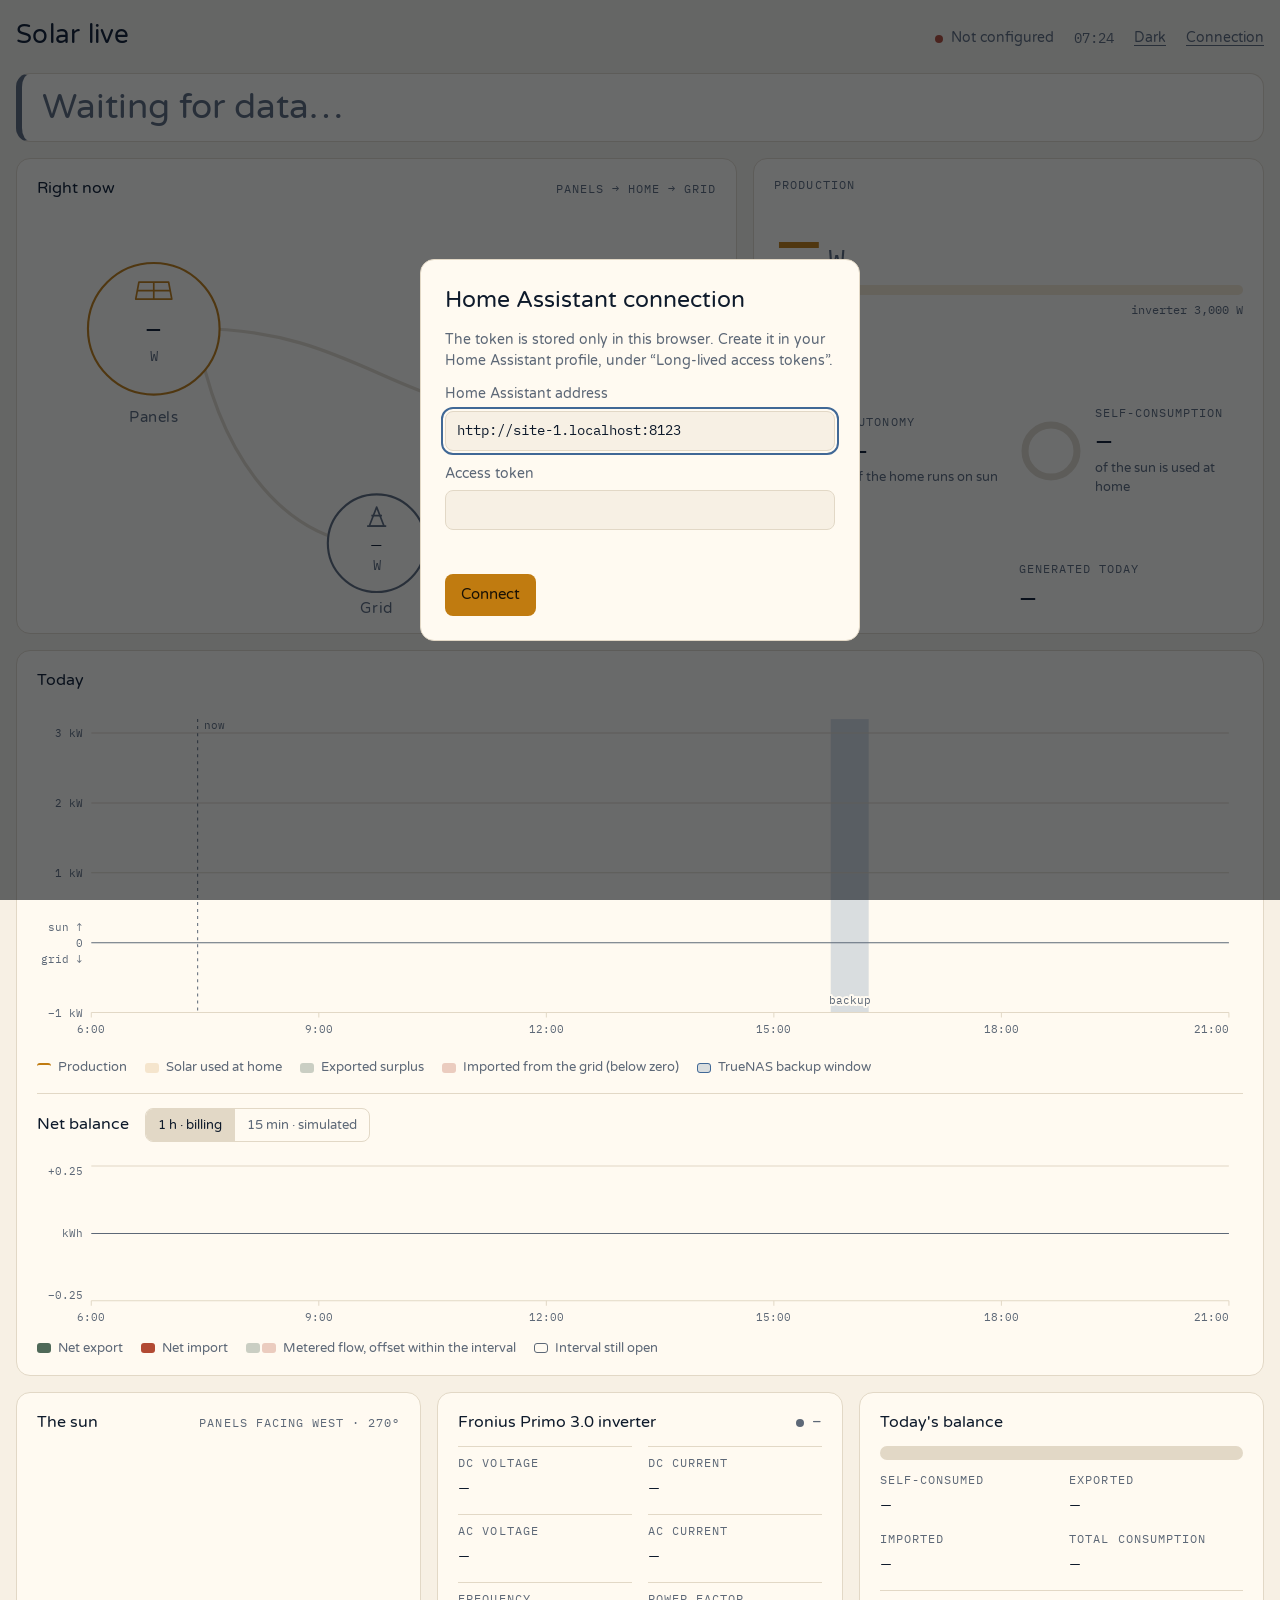
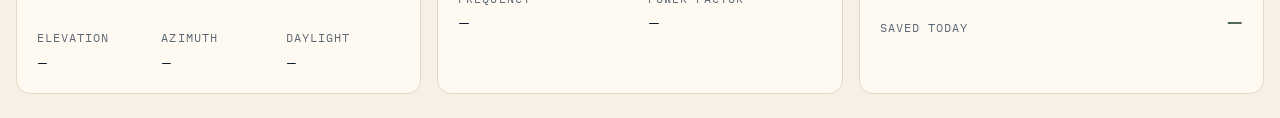
==== commit a4ca9878: "Solar Live: use example prices in the tariff comment Co-Authored-By: Claude Opus 5.5 <noreply@anthro" ====
--- a/marionuevo-fv-panel/www/index.html
+++ b/marionuevo-fv-panel/www/index.html
@@ -418,7 +418,7 @@
 
 /* ---------- precios ---------- */
 // Los del contrato van en config.local.js (fuera de git), sin impuestos:
-//   window.HA_CONFIG.tariff = { import: { p1: 0.201, p2: 0.119, p3: 0.097 }, export: 0.04 };
+//   window.HA_CONFIG.tariff = { import: { p1: 0.20, p2: 0.12, p3: 0.10 }, export: 0.04 };
 // import también admite un precio único. Sin tariff se usan los sensores de tarifa de SolarNet.
 // Periodos del peaje 2.0TD en hora local (en Canarias, la canaria): P3 de 0 a 8 h, fines de
 // semana y festivos nacionales de fecha fija; P1 de 10 a 14 y de 18 a 22 h; P2 el resto.
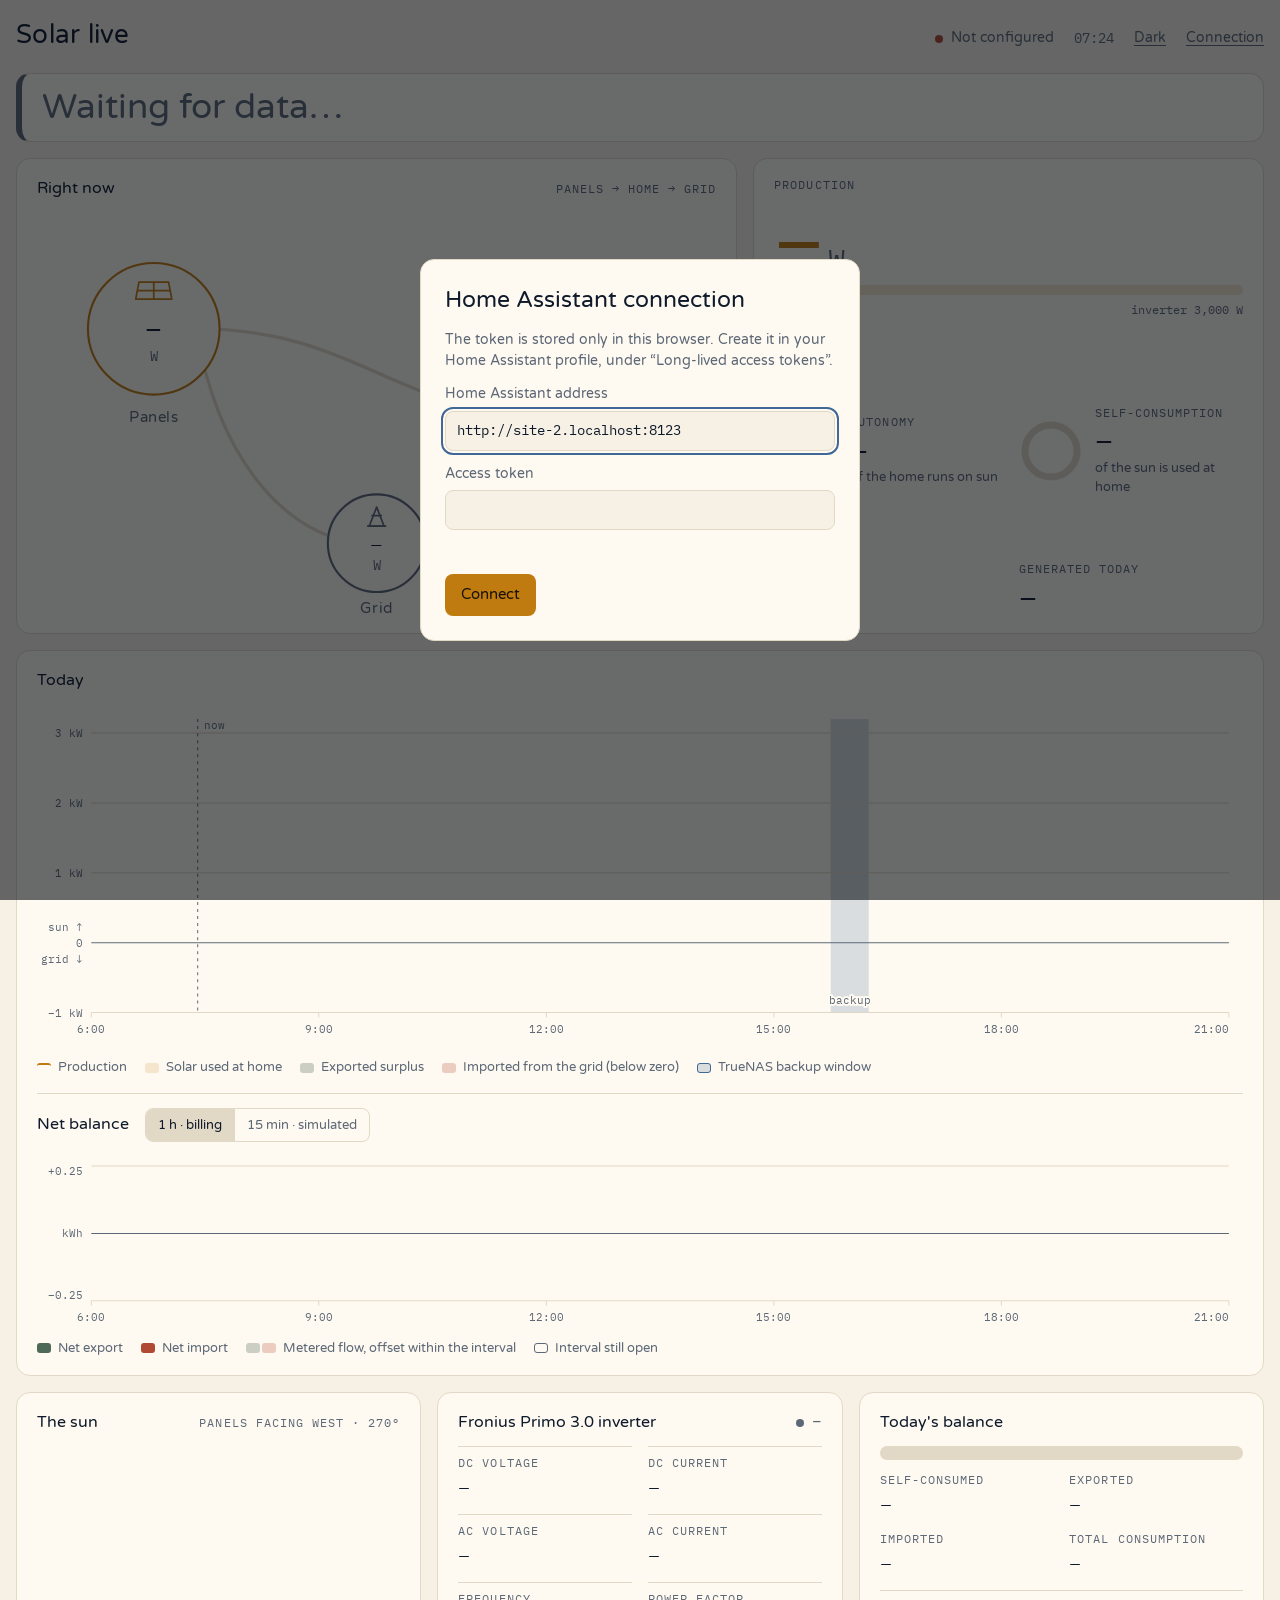
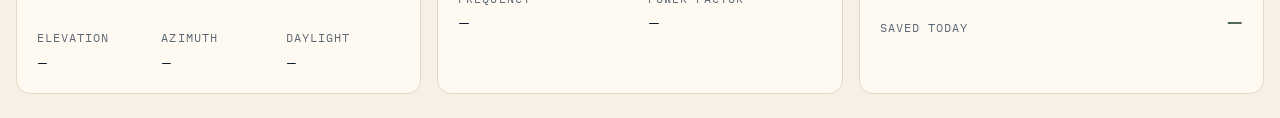
==== commit 01395450: "Solar Live 1.3.0: current tariff period badge and dated tariffs The status strip gets a badge with t" ====
--- a/marionuevo-fv-panel/www/index.html
+++ b/marionuevo-fv-panel/www/index.html
@@ -93,6 +93,19 @@
 .state .head .num { letter-spacing: -.01em; }
 .state .why { color: var(--muted); font-size: .95rem; flex: 1 1 260px; }
 .state .rate { display: grid; justify-items: end; gap: 2px; margin-left: auto; }
+/* periodo de la tarifa ahora: más intenso cuanto más cara la luz; las barras repiten el nivel */
+.tariff-now { --lv: 14%; display: inline-flex; align-items: center; gap: 10px; padding: 7px 14px 7px 11px; border-radius: 999px;
+  background: color-mix(in srgb, var(--grid-in) var(--lv), transparent); border: 1px solid color-mix(in srgb, var(--grid-in) calc(var(--lv) * 2.6), transparent); }
+.tariff-now[hidden] { display: none; }
+.tariff-now[data-level="2"] { --lv: 22%; }
+.tariff-now[data-level="3"] { --lv: 32%; }
+.tariff-now .lvl { display: inline-flex; gap: 3px; align-items: flex-end; }
+.tariff-now .lvl i { width: 5px; border-radius: 2px; background: color-mix(in srgb, var(--fg) 22%, transparent); }
+.tariff-now .lvl i:nth-child(1) { height: 8px; } .tariff-now .lvl i:nth-child(2) { height: 12px; } .tariff-now .lvl i:nth-child(3) { height: 16px; }
+.tariff-now .lvl i.on { background: var(--grid-in); }
+.tariff-now .tn-name { font-family: var(--font-num); font-size: .78rem; letter-spacing: .09em; text-transform: uppercase; color: var(--fg); }
+.tariff-now .tn-price { font-family: var(--font-num); font-size: 1.05rem; color: var(--fg); font-variant-numeric: tabular-nums; }
+.tariff-now .tn-until { font-size: .82rem; color: var(--muted); }
 .state .rate .v { font-family: var(--font-num); font-size: 1.4rem; color: var(--tone); }
 
 /* flujos */
@@ -212,6 +225,12 @@
     <section class="card state" id="state" aria-label="Current status">
       <div class="head" id="st-head">Waiting for data…</div>
       <div class="why" id="st-why"></div>
+      <div class="tariff-now" id="tariff-now" hidden>
+        <span class="lvl" aria-hidden="true"><i></i><i></i><i></i></span>
+        <span class="tn-name" id="tn-name"></span>
+        <span class="tn-price" id="tn-price"></span>
+        <span class="tn-until" id="tn-until"></span>
+      </div>
       <div class="rate"><span class="label" id="st-rate-k"></span><span class="v" id="st-rate"></span></div>
     </section>
 
@@ -419,10 +438,16 @@
 /* ---------- precios ---------- */
 // Los del contrato van en config.local.js (fuera de git), sin impuestos:
 //   window.HA_CONFIG.tariff = { import: { p1: 0.20, p2: 0.12, p3: 0.10 }, export: 0.04 };
+// o una lista con la fecha en que entra cada una, para que una renovación cambie sola:
+//   window.HA_CONFIG.tariff = [{ import: {...}, export: 0.04 }, { from: "2026-11-29", import: {...}, export: 0.035 }];
 // import también admite un precio único. Sin tariff se usan los sensores de tarifa de SolarNet.
 // Periodos del peaje 2.0TD en hora local (en Canarias, la canaria): P3 de 0 a 8 h, fines de
 // semana y festivos nacionales de fecha fija; P1 de 10 a 14 y de 18 a 22 h; P2 el resto.
 const TARIFF = window.HA_CONFIG?.tariff || null;
+const TARIFFS = (Array.isArray(TARIFF) ? TARIFF : TARIFF ? [TARIFF] : [])
+  .map(x => ({ ...x, fromS: x.from ? new Date(x.from + "T00:00:00").getTime() / 1000 : -Infinity }))
+  .sort((a, b) => a.fromS - b.fromS);
+const tariffAt = t => { let cur = null; for (const x of TARIFFS) if (x.fromS <= t) cur = x; return cur || TARIFFS[0] || null; };
 const FIXED_HOLIDAYS = ["01-01", "01-06", "05-01", "08-15", "10-12", "11-01", "12-06", "12-08", "12-25"];
 const PERIOD_NAME = { 1: "peak", 2: "standard", 3: "off-peak" };
 function period(t) {
@@ -431,13 +456,20 @@
   if (wd === 0 || wd === 6 || FIXED_HOLIDAYS.includes(md) || h < 8) return 3;
   return (h >= 10 && h < 14) || (h >= 18 && h < 22) ? 1 : 2;
 }
-const periodByHour = () => TARIFF?.import != null && typeof TARIFF.import === "object";
+const periodByHour = (t = Date.now() / 1000) => { const x = tariffAt(t); return x?.import != null && typeof x.import === "object"; };
 function importPrice(t) {
-  if (TARIFF?.import != null) { const v = periodByHour() ? TARIFF.import["p" + period(t)] : TARIFF.import; return Number.isFinite(v) ? v : null; }
+  const x = tariffAt(t);
+  if (x?.import != null) { const v = typeof x.import === "object" ? x.import["p" + period(t)] : x.import; return Number.isFinite(v) ? v : null; }
   return num("timp");
 }
-function exportPrice() { const v = TARIFF?.export; return Number.isFinite(v) ? v : num("texp"); }
-const periodLabel = t => periodByHour() ? " · " + PERIOD_NAME[period(t)] : "";
+function exportPrice(t = Date.now() / 1000) { const v = tariffAt(t)?.export; return Number.isFinite(v) ? v : num("texp"); }
+const periodLabel = t => periodByHour(t) ? " · " + PERIOD_NAME[period(t)] : "";
+// primera hora en que cambia el periodo (los periodos cambian en punto)
+function nextPeriodChange(t) {
+  const p = period(t);
+  for (let x = Math.floor(t / 3600) * 3600 + 3600, i = 0; i < 24 * 8; x += 3600, i++) if (period(x) !== p) return x;
+  return null;
+}
 
 /* ---------- configuración ---------- */
 // Servido desde Home Assistant (/local/...): usa la sesión del propio HA, sin token aparte.
@@ -583,18 +615,17 @@
 }
 // cost y credit en euros sin impuestos; NaN si falta algún precio
 const billed = slots => slots.reduce((a, s) => {
-  const imp = Math.max(0, s.imp - s.exp), exp = Math.max(0, s.exp - s.imp), p = importPrice(s.t) ?? NaN, e = exportPrice() ?? NaN;
+  const imp = Math.max(0, s.imp - s.exp), exp = Math.max(0, s.exp - s.imp), p = importPrice(s.t) ?? NaN, e = exportPrice(s.t) ?? NaN;
   return { imp: a.imp + imp, exp: a.exp + exp, offset: a.offset + Math.min(s.imp, s.exp), cost: a.cost + imp / 1000 * p, credit: a.credit + exp / 1000 * e };
 }, { imp: 0, exp: 0, offset: 0, cost: 0, credit: 0 });
 
 /* Ahorro de cada hora frente a no tener placas: el sol usado en casa y lo compensado dentro de la
    hora evitan compra a su precio; el saldo vertido se cobra a la compensación. */
 function savingsToday() {
-  const e = exportPrice();
-  if (e == null || !statRows.some(r => r[3] > 0)) return null;
+  if (!statRows.some(r => r[3] > 0)) return null;
   let total = 0;
   for (const s of netSlots(60, false)) {
-    const p = importPrice(s.t); if (p == null) return null;
+    const p = importPrice(s.t), e = exportPrice(s.t); if (p == null || e == null) return null;
     total += (Math.max(0, s.pv - s.exp) + Math.min(s.imp, s.exp)) / 1000 * p + Math.max(0, s.exp - s.imp) / 1000 * e;
   }
   return total;
@@ -665,6 +696,24 @@
   }
   el.className = "card state " + tone;
   $("st-rate-k").textContent = rateK; $("st-rate").textContent = rate;
+  renderTariffNow();
+}
+
+function renderTariffNow() {
+  const box = $("tariff-now"), now = Date.now() / 1000;
+  if (!periodByHour(now)) { box.hidden = true; return; }
+  const p = period(now), level = 4 - p, next = nextPeriodChange(now);   // P1 es la más cara
+  box.hidden = false; box.dataset.level = level;
+  box.querySelectorAll(".lvl i").forEach((i, k) => i.classList.toggle("on", k < level));
+  $("tn-name").textContent = PERIOD_NAME[p];
+  $("tn-price").textContent = eur3.format(importPrice(now)) + "/kWh";
+  let until = "";
+  if (next) {
+    const d = new Date(next * 1000), same = d.toDateString() === new Date(now * 1000).toDateString();
+    until = "until " + (same ? "" : d.toLocaleDateString("en-GB", { weekday: "short" }) + " ") + hm(d) + " → " + PERIOD_NAME[period(next)];
+  }
+  $("tn-until").textContent = until;
+  box.setAttribute("aria-label", `Tariff now: ${PERIOD_NAME[p]}, ${eur3.format(importPrice(now))} per kWh, ${until}`);
 }
 
 function render() {
@@ -704,7 +753,7 @@
   $("grid-big").textContent = grid == null ? "–" : nf0.format(Math.abs(grid)) + " W";
   $("grid-big").style.color = gc;
   const nowS = Date.now() / 1000, timp = importPrice(nowS), texp = exportPrice();
-  $("grid-sub").textContent = grid < -5 && texp != null ? `credited at ${eur3.format(texp)}/kWh` : grid > 5 && timp != null ? `at ${eur3.format(timp)}/kWh${periodLabel(nowS)}` : "balanced";
+  $("grid-sub").textContent = grid < -5 && texp != null ? `credited at ${eur3.format(texp)}/kWh` : grid > 5 && timp != null ? `at ${eur3.format(timp)}/kWh` : "balanced";
 
   const eday = num("eday");
   $("eday").textContent = kwh(eday);
@@ -741,7 +790,7 @@
   $("b-imp").style.width = todayImpWh / total * 100 + "%";
   const saved = savingsToday();
   $("t-save").textContent = saved == null ? "–" : eur.format(saved);
-  $("tally-note").textContent = "since 00:00 · hourly net" + (TARIFF ? " · excl. tax" : "");
+  $("tally-note").textContent = "since 00:00 · hourly net" + (TARIFFS.length ? " · excl. tax" : "");
 }
 
 /* curva del día: eje de 06:00 a 21:00. Con signo, como Tesla u Homey: encima del cero lo que da
@@ -809,7 +858,9 @@
   const now = Date.now() / 1000;
   if (now > t0 && now < t1) {
     mk("line", { x1: x(now), x2: x(now), y1: T, y2: B, stroke: "var(--muted)", "stroke-dasharray": "3 4" }, svg);
-    mk("text", { x: x(now) + 6, y: T + 10, class: "ax" }, svg).textContent = "now";
+    // si el rótulo del pico cae cerca, «now» baja al pie para no pisarlo
+    const nearPeak = has && Math.abs(x(pv.reduce((a, b) => b[1] > a[1] ? b : a)[0]) - x(now)) < 110;
+    mk("text", { x: x(now) + 6, y: nearPeak ? B - 8 : T + 10, class: "ax" }, svg).textContent = "now";
   }
   mk("text", { x: x(d0 + 16 * 3600), y: B - 8, "text-anchor": "middle", class: "ax", fill: "var(--steel)" }, svg).textContent = "backup";
 
@@ -886,7 +937,7 @@
   if (hover) {
     const net = hover.exp - hover.imp, sx = x(hover.t + size / 2);
     const rows = [["Imported", kwhNet(hover.imp)], ["Exported", kwhNet(hover.exp)], [net >= 0 ? "Net export" : "Net import", kwhNet(Math.abs(net))]];
-    const price = net >= 0 ? exportPrice() : importPrice(hover.t);
+    const price = net >= 0 ? exportPrice(hover.t) : importPrice(hover.t);
     if (price != null && Math.abs(net) >= 1) rows.push([net >= 0 ? "Credit" : "Cost", eur.format(Math.abs(net) / 1000 * price) + " at " + eur3.format(price)]);
     const bw = 260, bh = 30 + rows.length * 20, bx = sx + 20 + bw > R ? sx - 20 - bw : sx + 20, by = Math.max(0, (T + B - bh) / 2);
     mk("rect", { x: bx, y: by, width: bw, height: bh, rx: 8, class: "tip-bg" }, svg);
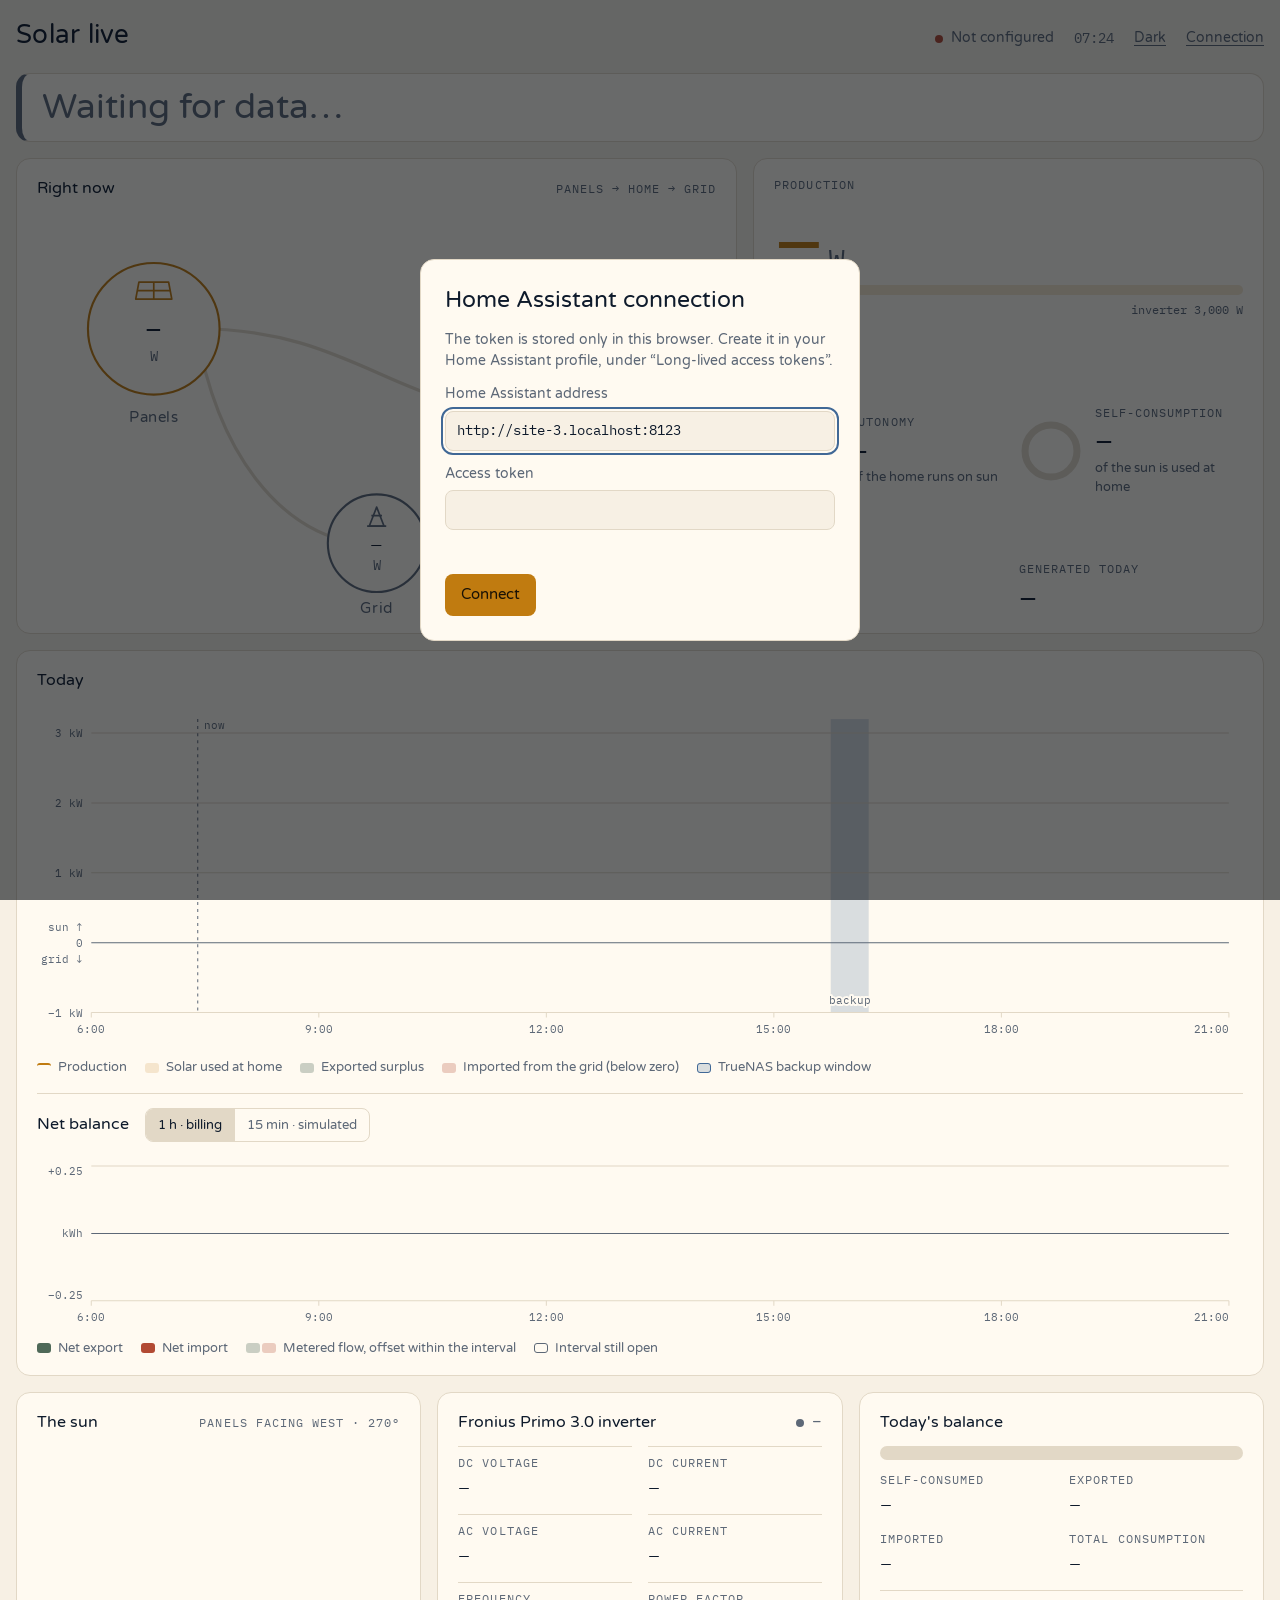
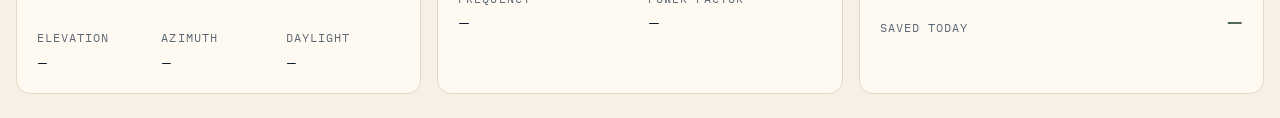
==== commit da3eca76: "Solar Live 1.3.1: la curva del día añade los puntos en vivo pushPoint comparaba con el último punto," ====
--- a/marionuevo-fv-panel/www/index.html
+++ b/marionuevo-fv-panel/www/index.html
@@ -587,7 +587,10 @@
 function pushPoint(k, t, v) {
   if (v == null) return;
   const arr = series[k];
-  if (arr.length && t - arr[arr.length - 1][0] < 20) arr[arr.length - 1] = [t, v];   // como mucho un punto cada 20 s
+  // como mucho un punto por franja fija de 20 s; comparar con el último punto lo arrastraba sin
+  // fin cuando HA manda cambios cada pocos segundos, y la curva quedaba en una recta
+  const last = arr[arr.length - 1];
+  if (last && Math.floor(t / 20) === Math.floor(last[0] / 20)) arr[arr.length - 1] = [t, v];
   else arr.push([t, v]);
 }
 
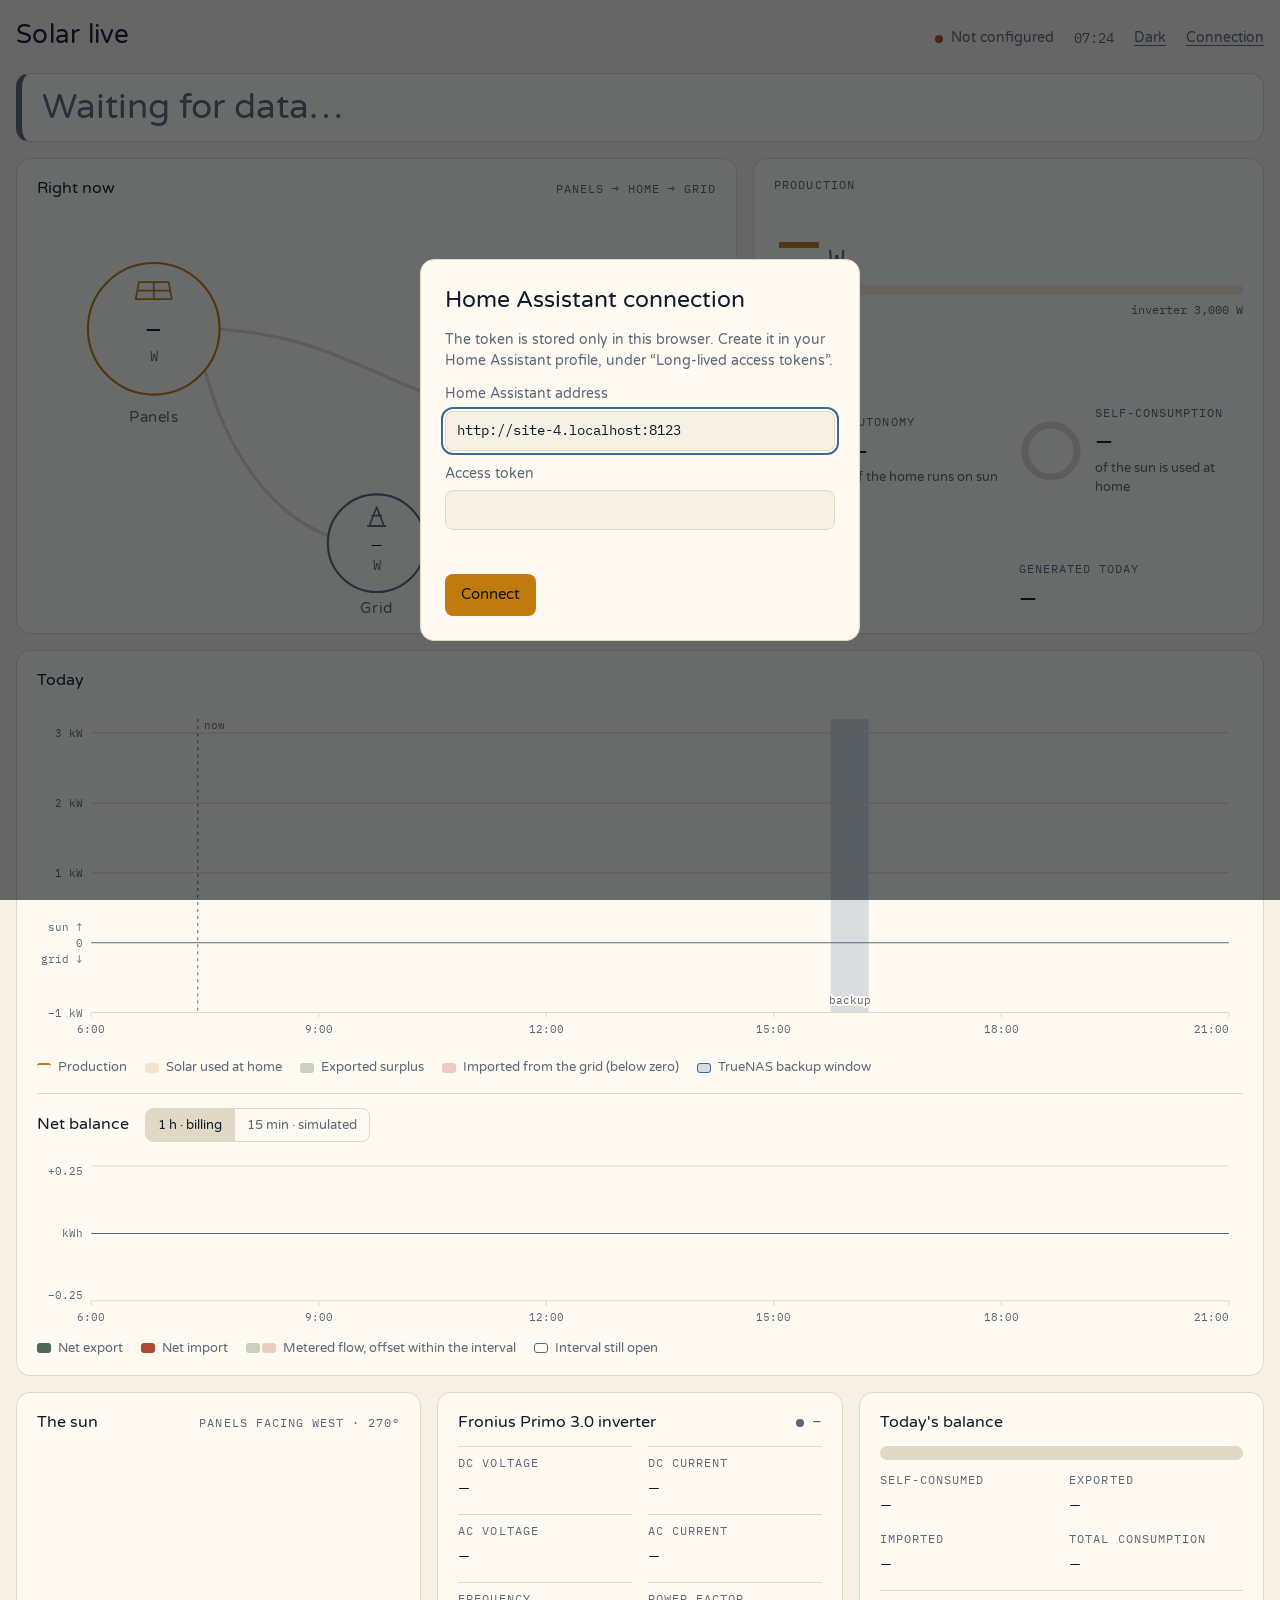
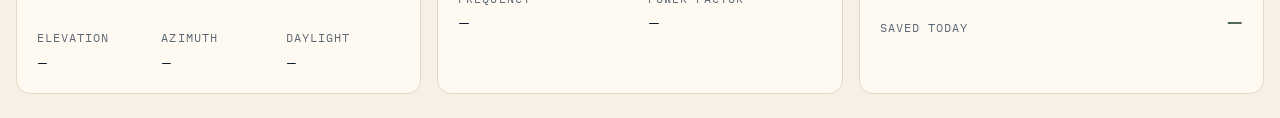
==== commit 6b8713f8: "Solar Live 1.4.0: horas punta y llano de fondo en la curva del día Tinte muy leve del coral de compr" ====
--- a/marionuevo-fv-panel/www/index.html
+++ b/marionuevo-fv-panel/www/index.html
@@ -150,8 +150,17 @@
 .tip-k { font-family: var(--font-num); font-size: 12px; fill: var(--muted); }
 .ax { font-family: var(--font-num); font-size: 11px; fill: var(--muted); paint-order: stroke; stroke: var(--panel); stroke-width: 4px; stroke-linejoin: round; }
 .gl { stroke: var(--line); stroke-width: 1; }
+/* horas de la tarifa: un tinte muy leve del coral de compra, más fuerte cuanto más cara;
+   valle sin marca. Muy por debajo del .30 de la banda de compra para no confundirse con ella */
+.tz-1 { fill: color-mix(in srgb, var(--grid-in) 6%, transparent); }
+.tz-2 { fill: color-mix(in srgb, var(--grid-in) 2.5%, transparent); }
+.tz-rule-1 { fill: color-mix(in srgb, var(--grid-in) 50%, transparent); }
+.tz-rule-2 { fill: color-mix(in srgb, var(--grid-in) 22%, transparent); }
+.sw.tz-sw-1 { background: color-mix(in srgb, var(--grid-in) 10%, transparent); box-shadow: inset 0 2px 0 color-mix(in srgb, var(--grid-in) 50%, transparent); }
+.sw.tz-sw-2 { background: color-mix(in srgb, var(--grid-in) 5%, transparent); box-shadow: inset 0 2px 0 color-mix(in srgb, var(--grid-in) 22%, transparent); }
 .legend { display: flex; flex-wrap: wrap; gap: 6px 18px; font-size: .8rem; color: var(--muted); }
 .legend span { display: inline-flex; align-items: center; gap: 7px; }
+.legend span[hidden] { display: none; }
 .sw { width: 14px; height: 10px; border-radius: 3px; display: inline-block; }
 
 /* saldo neto: lo que factura la distribuidora, con el mismo eje de tiempo que la curva */
@@ -313,6 +322,7 @@
         <span><i class="sw" style="background:var(--out-band)"></i>Exported surplus</span>
         <span><i class="sw" style="background:var(--in-band)"></i>Imported from the grid (below zero)</span>
         <span><i class="sw" style="background:var(--steel-dim);outline:1px solid var(--steel);outline-offset:-1px"></i>TrueNAS backup window</span>
+        <span id="lg-tariff" hidden><i class="sw tz-sw-1"></i><i class="sw tz-sw-2" style="margin-left:-3px"></i>Peak · standard hours</span>
       </div>
 
       <div class="net-head">
@@ -827,6 +837,19 @@
   const k = (B - T) / (posMax + negMax), Y0 = T + posMax * k;
   const y = v => Y0 - v * k;
 
+  // horas punta y llano de fondo, juntando las horas seguidas del mismo periodo
+  const byPeriod = periodByHour(t0);
+  $("lg-tariff").hidden = !byPeriod;
+  if (byPeriod) for (let h = 6; h < 21;) {
+    const p = period(d0 + h * 3600 + 60); let e = h + 1;
+    while (e < 21 && period(d0 + e * 3600 + 60) === p) e++;
+    if (p !== 3) {
+      const xa = x(d0 + h * 3600), w = x(d0 + e * 3600) - xa;
+      mk("rect", { x: xa, y: T, width: w, height: B - T, class: "tz-" + p }, svg);
+      mk("rect", { x: xa, y: T, width: w, height: 2, class: "tz-rule-" + p }, svg);
+    }
+    h = e;
+  }
   // ventana de la copia del TrueNAS
   mk("rect", { x: x(d0 + 15.75 * 3600), y: T, width: x(d0 + 16.25 * 3600) - x(d0 + 15.75 * 3600), height: B - T, fill: "var(--steel-dim)" }, svg);
   for (let v = -Math.floor(negMax / 1000) * 1000; v <= posMax; v += 1000) {
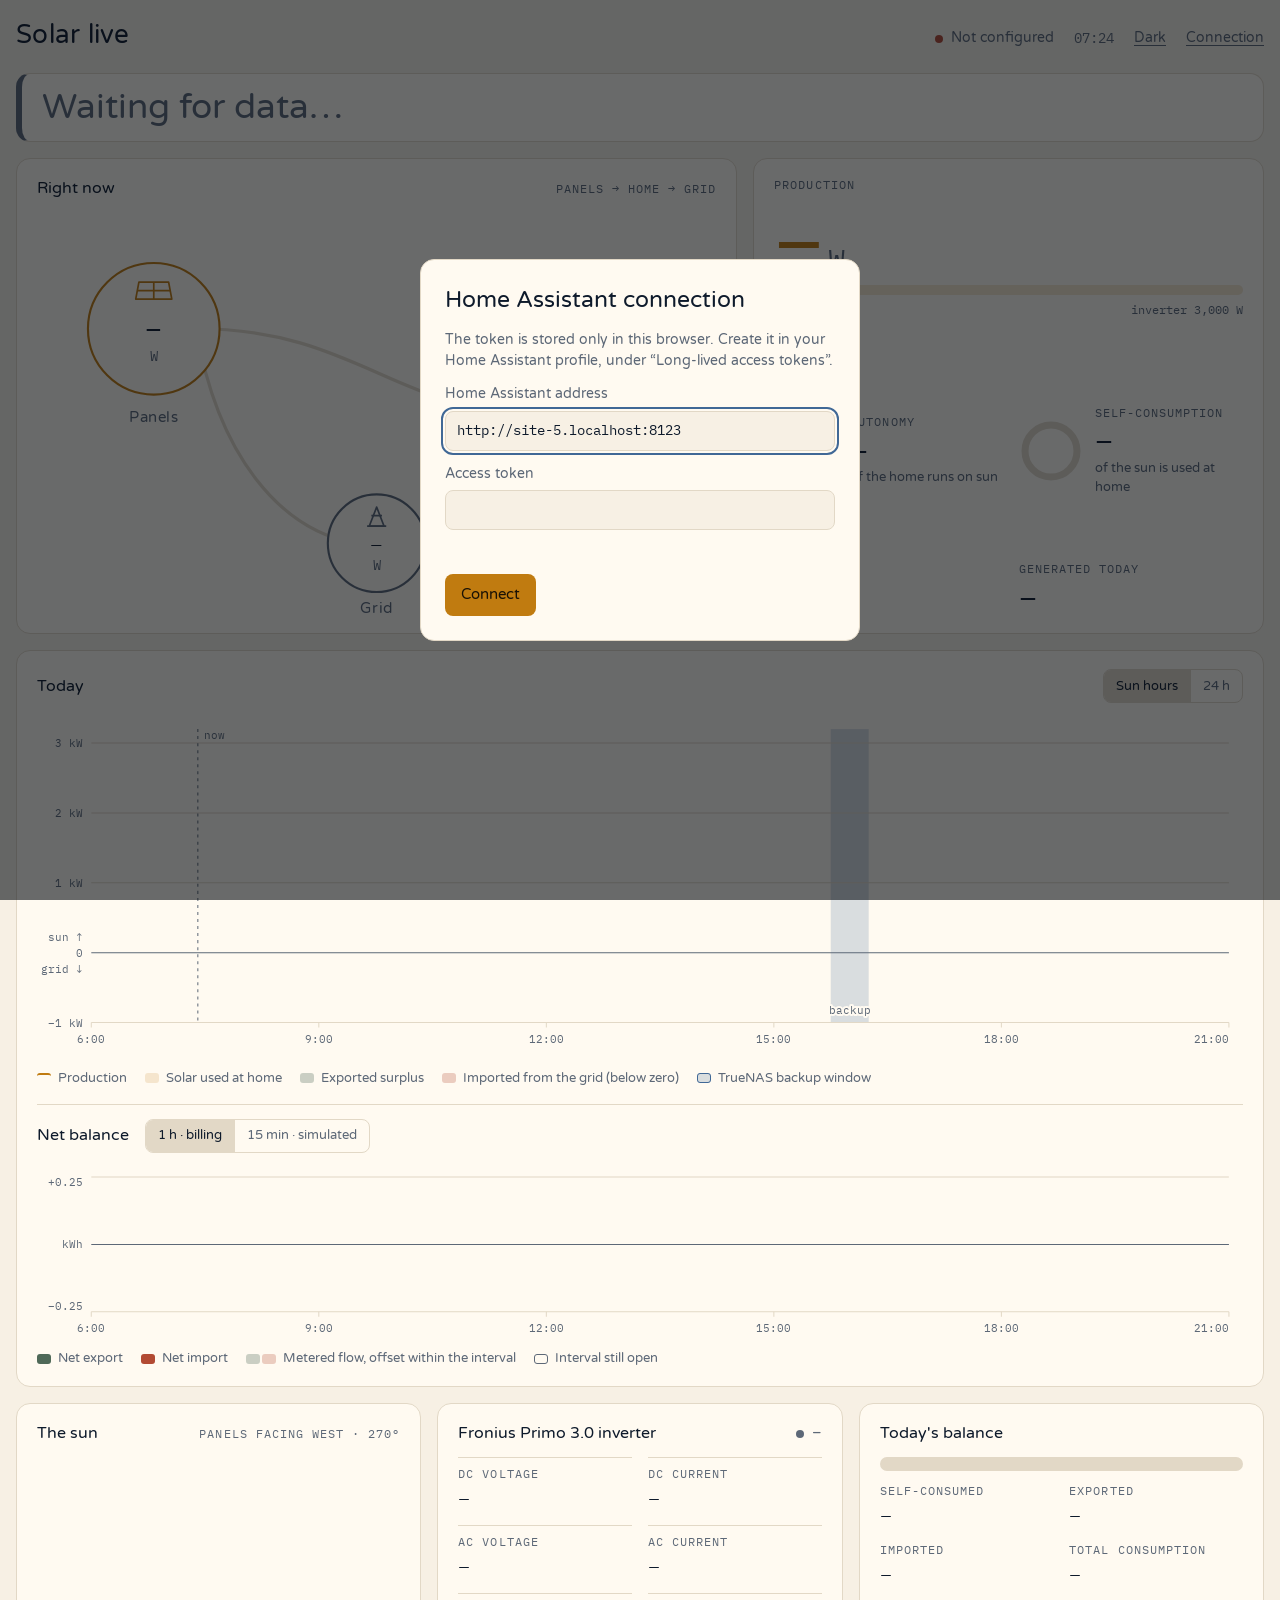
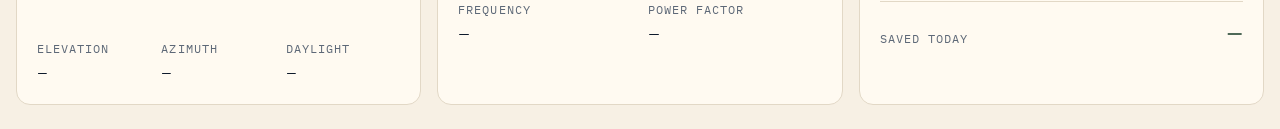
==== commit 9d684430: "Solar Live 1.5.0: selector de horas de sol o 24 h Las dos gráficas comparten el rango (localStorage " ====
--- a/marionuevo-fv-panel/www/index.html
+++ b/marionuevo-fv-panel/www/index.html
@@ -161,6 +161,8 @@
 .legend { display: flex; flex-wrap: wrap; gap: 6px 18px; font-size: .8rem; color: var(--muted); }
 .legend span { display: inline-flex; align-items: center; gap: 7px; }
 .legend span[hidden] { display: none; }
+.card.day h2 { align-items: center; flex-wrap: wrap; }
+.day-tools { display: inline-flex; align-items: center; justify-content: flex-end; flex-wrap: wrap; gap: 8px 14px; }
 .sw { width: 14px; height: 10px; border-radius: 3px; display: inline-block; }
 
 /* saldo neto: lo que factura la distribuidora, con el mismo eje de tiempo que la curva */
@@ -314,7 +316,8 @@
 
     <!-- Curva del día -->
     <section class="card day" aria-labelledby="h-day">
-      <h2 id="h-day"><span>Today</span><span class="label" id="day-note"></span></h2>
+      <h2 id="h-day"><span>Today</span><span class="day-tools"><span class="label" id="day-note"></span>
+        <span class="seg" role="group" aria-label="Time range"><button type="button" data-span="sun" aria-pressed="true">Sun hours</button><button type="button" data-span="day" aria-pressed="false">24 h</button></span></span></h2>
       <div class="chart-wrap"><svg id="chart" viewBox="0 0 1200 340" role="img" aria-label="Today's production and consumption: solar above zero, grid imports below"></svg></div>
       <div class="legend">
         <span><i class="sw" style="background:transparent;border-top:2px solid var(--sun)"></i>Production</span>
@@ -818,14 +821,32 @@
 const CH = { W: 1200, H: 340, L: 54, R: 1186, T: 14, B: 306 };
 let scrubT = null, scrubTimer;
 
+/* rango de horas de las dos gráficas: horas de sol (6–21) o el día entero; se recuerda en este navegador */
+let spanMode = "sun";
+try { if (localStorage.getItem("fv-panel-horas") === "24") spanMode = "day"; } catch (e) {}
+function daySpan() {
+  const d0 = midnight().getTime() / 1000, [h0, h1] = spanMode === "day" ? [0, 24] : [6, 21];
+  return { d0, h0, h1, t0: d0 + h0 * 3600, t1: d0 + h1 * 3600 };
+}
+function setSpan(mode) {
+  spanMode = mode;
+  try { localStorage.setItem("fv-panel-horas", mode === "day" ? "24" : "sun"); } catch (e) {}
+  for (const b of document.querySelectorAll("[data-span]")) b.setAttribute("aria-pressed", String(b.dataset.span === mode));
+  renderChart();
+}
+for (const b of document.querySelectorAll("[data-span]")) b.onclick = () => setSpan(b.dataset.span);
+for (const b of document.querySelectorAll("[data-span]")) b.setAttribute("aria-pressed", String(b.dataset.span === spanMode));
+
 function renderChart() {
   const svg = $("chart"); svg.textContent = "";
   const { L, R, T, B } = CH;
-  const d0 = midnight().getTime() / 1000, t0 = d0 + 6 * 3600, t1 = d0 + 21 * 3600;
+  const { d0, t0, t1, h0, h1 } = daySpan();
   const x = t => L + (Math.min(Math.max(t, t0), t1) - t0) / (t1 - t0) * (R - L);
 
-  const pv = series.pv.filter(p => p[0] >= t0 && p[0] <= t1);
-  const load = series.load.filter(p => p[0] >= t0 && p[0] <= t1);
+  // con el último punto anterior al rango: así la curva arranca en el borde y no en el primer
+  // cambio de la mañana (el inversor duerme de noche y la producción no cambia hasta que sale el sol)
+  const clip = arr => { let i = arr.findIndex(p => p[0] >= t0); if (i < 0) i = arr.length; return arr.slice(Math.max(0, i - 1)).filter(p => p[0] <= t1); };
+  const pv = clip(series.pv), load = clip(series.load);
   const has = pv.length > 1 && load.length > 1;
   // rejilla común de 2 min para repartir autoconsumo / vertido / compra
   const step = 120, tEnd = Math.min(t1, Date.now() / 1000);
@@ -840,9 +861,9 @@
   // horas punta y llano de fondo, juntando las horas seguidas del mismo periodo
   const byPeriod = periodByHour(t0);
   $("lg-tariff").hidden = !byPeriod;
-  if (byPeriod) for (let h = 6; h < 21;) {
+  if (byPeriod) for (let h = h0; h < h1;) {
     const p = period(d0 + h * 3600 + 60); let e = h + 1;
-    while (e < 21 && period(d0 + e * 3600 + 60) === p) e++;
+    while (e < h1 && period(d0 + e * 3600 + 60) === p) e++;
     if (p !== 3) {
       const xa = x(d0 + h * 3600), w = x(d0 + e * 3600) - xa;
       mk("rect", { x: xa, y: T, width: w, height: B - T, class: "tz-" + p }, svg);
@@ -856,9 +877,9 @@
     if (v) mk("line", { x1: L, x2: R, y1: y(v), y2: y(v), class: "gl" }, svg);
     mk("text", { x: L - 8, y: y(v) + 4, "text-anchor": "end", class: "ax" }, svg).textContent = v ? (v < 0 ? "−" : "") + nf0.format(Math.abs(v) / 1000) + " kW" : "0";
   }
-  for (let h = 6; h <= 21; h += 1) {
+  for (let h = h0; h <= h1; h += 1) {
     const tx = x(d0 + h * 3600);
-    mk("text", { x: tx, y: B + 20, "text-anchor": h === 21 ? "end" : "middle", class: "ax" }, svg).textContent = h % 3 === 0 ? h + ":00" : "";
+    mk("text", { x: tx, y: B + 20, "text-anchor": h === h1 ? "end" : "middle", class: "ax" }, svg).textContent = h % 3 === 0 ? h + ":00" : "";
     if (h % 3 === 0) mk("line", { x1: tx, x2: tx, y1: B, y2: B + 5, class: "gl" }, svg);
   }
 
@@ -924,7 +945,7 @@
 function renderNet() {
   const svg = $("netchart"); svg.textContent = "";
   const { L, R } = CH, { T, B } = NET, size = netMin * 60;
-  const d0 = midnight().getTime() / 1000, t0 = d0 + 6 * 3600, t1 = d0 + 21 * 3600;
+  const { d0, t0, t1, h0, h1 } = daySpan();
   const x = t => L + (Math.min(Math.max(t, t0), t1) - t0) / (t1 - t0) * (R - L);
   const slots = netSlots(netMin), shown = slots.filter(s => s.t >= t0 && s.t < t1);
 
@@ -938,10 +959,10 @@
     mk("text", { x: L - 8, y: y(v) + (v > 0 ? 9 : -2), "text-anchor": "end", class: "ax" }, svg).textContent = sign + nf2.format(Math.abs(v) / 1000);
   }
   mk("text", { x: L - 8, y: Y0 + 4, "text-anchor": "end", class: "ax" }, svg).textContent = "kWh";
-  for (let h = 6; h <= 21; h += 1) {
+  for (let h = h0; h <= h1; h += 1) {
     const tx = x(d0 + h * 3600);
     if (h % 3 === 0) {
-      mk("text", { x: tx, y: B + 20, "text-anchor": h === 21 ? "end" : "middle", class: "ax" }, svg).textContent = h + ":00";
+      mk("text", { x: tx, y: B + 20, "text-anchor": h === h1 ? "end" : "middle", class: "ax" }, svg).textContent = h + ":00";
       mk("line", { x1: tx, x2: tx, y1: B, y2: B + 5, class: "gl" }, svg);
     }
   }
@@ -1009,7 +1030,7 @@
 function scrubAt(ev) {
   const svg = ev.currentTarget, r = svg.getBoundingClientRect();
   const vx = (ev.clientX - r.left) / r.width * CH.W;
-  const d0 = midnight().getTime() / 1000, t0 = d0 + 6 * 3600, t1 = d0 + 21 * 3600;
+  const { d0, t0, t1, h0, h1 } = daySpan();
   scrubT = vx < CH.L || vx > CH.R ? null : t0 + (vx - CH.L) / (CH.R - CH.L) * (t1 - t0);
   clearTimeout(scrubTimer);
   // con el dedo no hay «salir»: la lectura se queda unos segundos
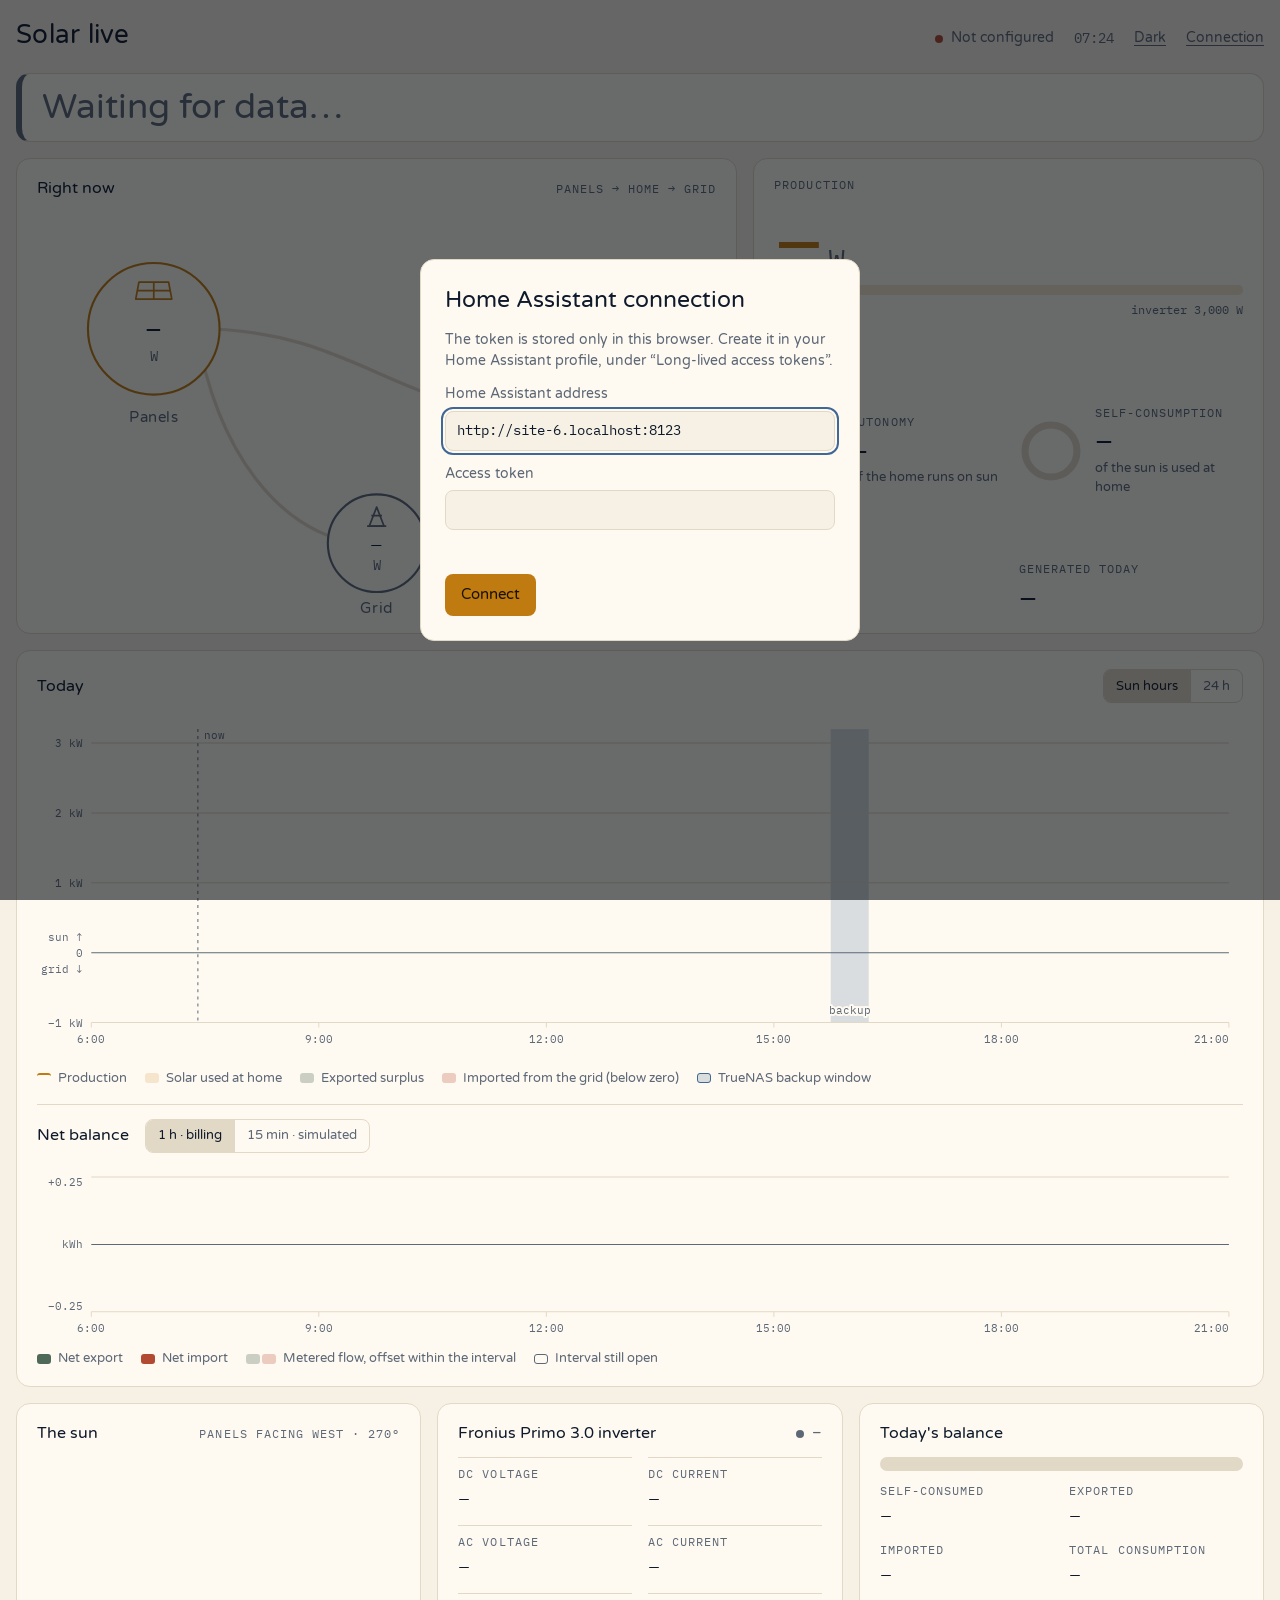
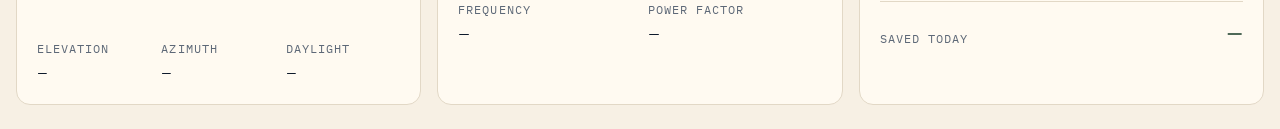
==== commit 1c8d42e2: "Solar Live 1.6.0: animaciones de los cables y del halo en el compositor Los puntos de los cables pas" ====
--- a/marionuevo-fv-panel/www/index.html
+++ b/marionuevo-fv-panel/www/index.html
@@ -63,10 +63,13 @@
 .top h1 { font-weight: 400; font-size: 1.6rem; margin: 0; letter-spacing: .01em; }
 .top .meta { display: flex; flex-wrap: wrap; gap: 6px 20px; color: var(--muted); font-size: .85rem; margin-left: auto; align-items: center; }
 .live { display: inline-flex; align-items: center; gap: 8px; }
-.live i { width: 8px; height: 8px; border-radius: 50%; background: var(--muted); }
-.live.on i { background: var(--grid-out); box-shadow: 0 0 0 0 var(--grid-out); animation: pulse 2s infinite; }
+.live i { position: relative; width: 8px; height: 8px; border-radius: 50%; background: var(--muted); }
+.live.on i { background: var(--grid-out); }
+/* halo con transform y opacity en un pseudo-elemento: lo anima el compositor; con box-shadow se
+   repintaba en la CPU a cada fotograma */
+.live.on i::after { content: ""; position: absolute; inset: 0; border-radius: 50%; background: color-mix(in srgb, var(--grid-out) 60%, transparent); animation: pulse 2s infinite; }
 .live.off i { background: var(--grid-in); }
-@keyframes pulse { 0% { box-shadow: 0 0 0 0 color-mix(in srgb, var(--grid-out) 60%, transparent); } 70% { box-shadow: 0 0 0 8px transparent; } 100% { box-shadow: 0 0 0 0 transparent; } }
+@keyframes pulse { 0% { transform: scale(1); opacity: 1; } 70%, 100% { transform: scale(3); opacity: 0; } }
 button.link { background: none; border: 0; color: var(--muted); font: inherit; cursor: pointer; padding: 0; text-decoration: underline; text-underline-offset: 3px; }
 button.link:hover, button.link:focus-visible { color: var(--fg); }
 
@@ -75,7 +78,7 @@
 .card { background: var(--panel); border: 1px solid var(--line); border-radius: 14px; padding: 18px 20px; min-width: 0; display: grid; gap: 12px; align-content: start; }
 .card h2 { font-weight: 400; font-size: 1rem; margin: 0; display: flex; justify-content: space-between; gap: 12px; align-items: baseline; }
 .state { grid-column: span 12; }
-.flow { grid-column: span 7; }
+.flow { grid-column: span 7; position: relative; }
 .figures { grid-column: span 5; }
 .day { grid-column: span 12; }
 .sunc { grid-column: span 4; }
@@ -119,6 +122,14 @@
 .pulse { fill: none; stroke-width: 4; stroke-linecap: round; stroke-dasharray: 2 18; opacity: 0; transition: opacity .6s, stroke-width .8s ease; }
 .pulse.active { opacity: 1; animation: flow linear infinite; }
 @keyframes flow { to { stroke-dashoffset: -200; } }
+/* puntos de los cables como elementos HTML que recorren la curva con transform: los mueve el
+   compositor (GPU) sin trabajo en la CPU por fotograma. El stroke-dashoffset del SVG se repintaba
+   entero en la CPU 120 veces por segundo. El SVG .pulse queda para «reducir movimiento». */
+.flow svg.gpu-flow .pulse { visibility: hidden; animation: none; }
+.flow-dots { position: absolute; left: 0; top: 0; width: 640px; height: 380px; transform-origin: 0 0; pointer-events: none; }
+.flow-dots .dots { opacity: 0; transition: opacity .6s; }
+.flow-dots .dots.on { opacity: 1; }
+.flow-dots i { position: absolute; left: 0; top: 0; width: var(--d, 4px); height: var(--d, 4px); margin: calc(var(--d, 4px) / -2) 0 0 calc(var(--d, 4px) / -2); border-radius: 50%; }
 .wire-label { font-family: var(--font-num); font-size: 12px; fill: var(--muted); }
 .nas-badge { font-family: var(--font-num); font-size: 11.5px; fill: var(--steel); }
 
@@ -214,7 +225,7 @@
 
 @media (prefers-reduced-motion: reduce) {
   .pulse.active { animation: none; stroke-dasharray: none; opacity: .9; }
-  .live.on i { animation: none; }
+  .live.on i::after { animation: none; opacity: 0; }
   .meter > i, .ring .fg, .tally .bar i, .wire, .pulse { transition: none; }
 }
 </style>
@@ -677,13 +688,66 @@
 }
 
 /* ---------- dibujo ---------- */
+/* puntos de los cables en el compositor. Cada cable tiene n puntos repartidos por igual que
+   recorren el tramo visible (fuera de los círculos de los nodos) con keyframes de translate sacados
+   de la curva; la velocidad se cambia con updatePlaybackRate, sin saltos. Mismo patrón que el SVG:
+   un punto cada ~20 unidades y 200 unidades por vuelta de la animación. */
+const FLOW_NODES = [[110, 110, 62], [510, 190, 62], [320, 312, 46]];   // centro y radio de los nodos
+const FLOW_SPEED0 = 50;   // unidades/s con playbackRate 1
+const flow = { lines: {} };
+function initFlowDots() {
+  if (matchMedia("(prefers-reduced-motion: reduce)").matches || !Element.prototype.animate) return;
+  const svg = document.querySelector(".flow svg"), host = svg.parentElement;
+  const ov = document.createElement("div"); ov.className = "flow-dots"; ov.setAttribute("aria-hidden", "true");
+  const inside = q => FLOW_NODES.some(([cx, cy, r]) => Math.hypot(q.x - cx, q.y - cy) < r + 1);
+  for (const id of ["p-pv-home", "p-pv-grid", "p-grid-home"]) {
+    const p = $(id), L = p.getTotalLength();
+    let a = 0, b = L; while (a < L && inside(p.getPointAtLength(a))) a++; while (b > a && inside(p.getPointAtLength(b))) b--;
+    const vis = b - a, N = 64, n = Math.max(1, Math.round(vis / 20)), T = vis / FLOW_SPEED0 * 1000;
+    const kf = [];
+    for (let k = 0; k <= N; k++) {
+      const f = k / N, q = p.getPointAtLength(a + vis * f);
+      kf.push({ offset: f, transform: `translate(${q.x.toFixed(2)}px, ${q.y.toFixed(2)}px)`, opacity: Math.min(1, f / .04, (1 - f) / .04) });
+    }
+    const g = document.createElement("div"); g.className = "dots"; ov.appendChild(g);
+    const anims = [];
+    for (let k = 0; k < n; k++) {
+      const el = document.createElement("i"); el.style.background = p.style.stroke; g.appendChild(el);
+      const an = el.animate(kf, { duration: T, iterations: Infinity, delay: -k * T / n }); an.pause(); anims.push(an);
+    }
+    flow.lines[id] = { g, anims, rate: 0, stopT: null };
+  }
+  host.appendChild(ov);
+  svg.classList.add("gpu-flow");
+  // el SVG escala con el ancho de la tarjeta: la capa de puntos lo sigue con un scale fijo
+  const fit = () => {
+    const r = svg.getBoundingClientRect(), h = host.getBoundingClientRect();
+    ov.style.left = (r.left - h.left - host.clientLeft) + "px"; ov.style.top = (r.top - h.top - host.clientTop) + "px";
+    ov.style.transform = `scale(${r.width / 640})`;
+  };
+  new ResizeObserver(fit).observe(host); fit();
+}
+function flowDots(id, active, dur, size) {
+  const ln = flow.lines[id]; if (!ln) return;
+  ln.g.classList.toggle("on", active);
+  ln.g.style.setProperty("--d", size + "px");
+  clearTimeout(ln.stopT);
+  if (active) {
+    const rate = 200 / dur / FLOW_SPEED0;
+    for (const an of ln.anims) { if (an.playState !== "running") an.play(); if (rate !== ln.rate) an.updatePlaybackRate(rate); }
+    ln.rate = rate;
+  } else ln.stopT = setTimeout(() => ln.anims.forEach(an => an.pause()), 700);   // tras el fundido
+}
+
 function setPulse(id, w, labelId, text) {
   const p = $(id), wire = $("w" + id.slice(1));
   const active = w != null && w > 15;
   p.classList.toggle("active", active);
   // velocidad proporcional a la potencia: 3 kW ≈ 1,2 s por vuelta del patrón
-  if (active) p.style.animationDuration = Math.max(1.2, Math.min(14, 3600 / w)) + "s";
+  const dur = active ? Math.max(1.2, Math.min(14, 3600 / w)) : 0;
+  if (active) p.style.animationDuration = dur + "s";
   p.style.strokeWidth = active ? (2.5 + Math.min(4, w / 750)) : 4;
+  flowDots(id, active, dur, parseFloat(p.style.strokeWidth));
   // grosor del cable proporcional a la potencia: de 3 a 18 px a los 3 kW del inversor
   wire.style.strokeWidth = active ? 3 + 15 * Math.min(1, w / INVERTER_W) : 3;
   wire.style.stroke = active ? `color-mix(in srgb, ${p.style.stroke} 28%, transparent)` : "";
@@ -1105,6 +1169,7 @@
 $("clock").textContent = hm(new Date());
 setInterval(() => { if (ws?.readyState === 1) renderChart(); }, 60000);
 renderChart();
+initFlowDots();
 connect();
 </script>
 </body>
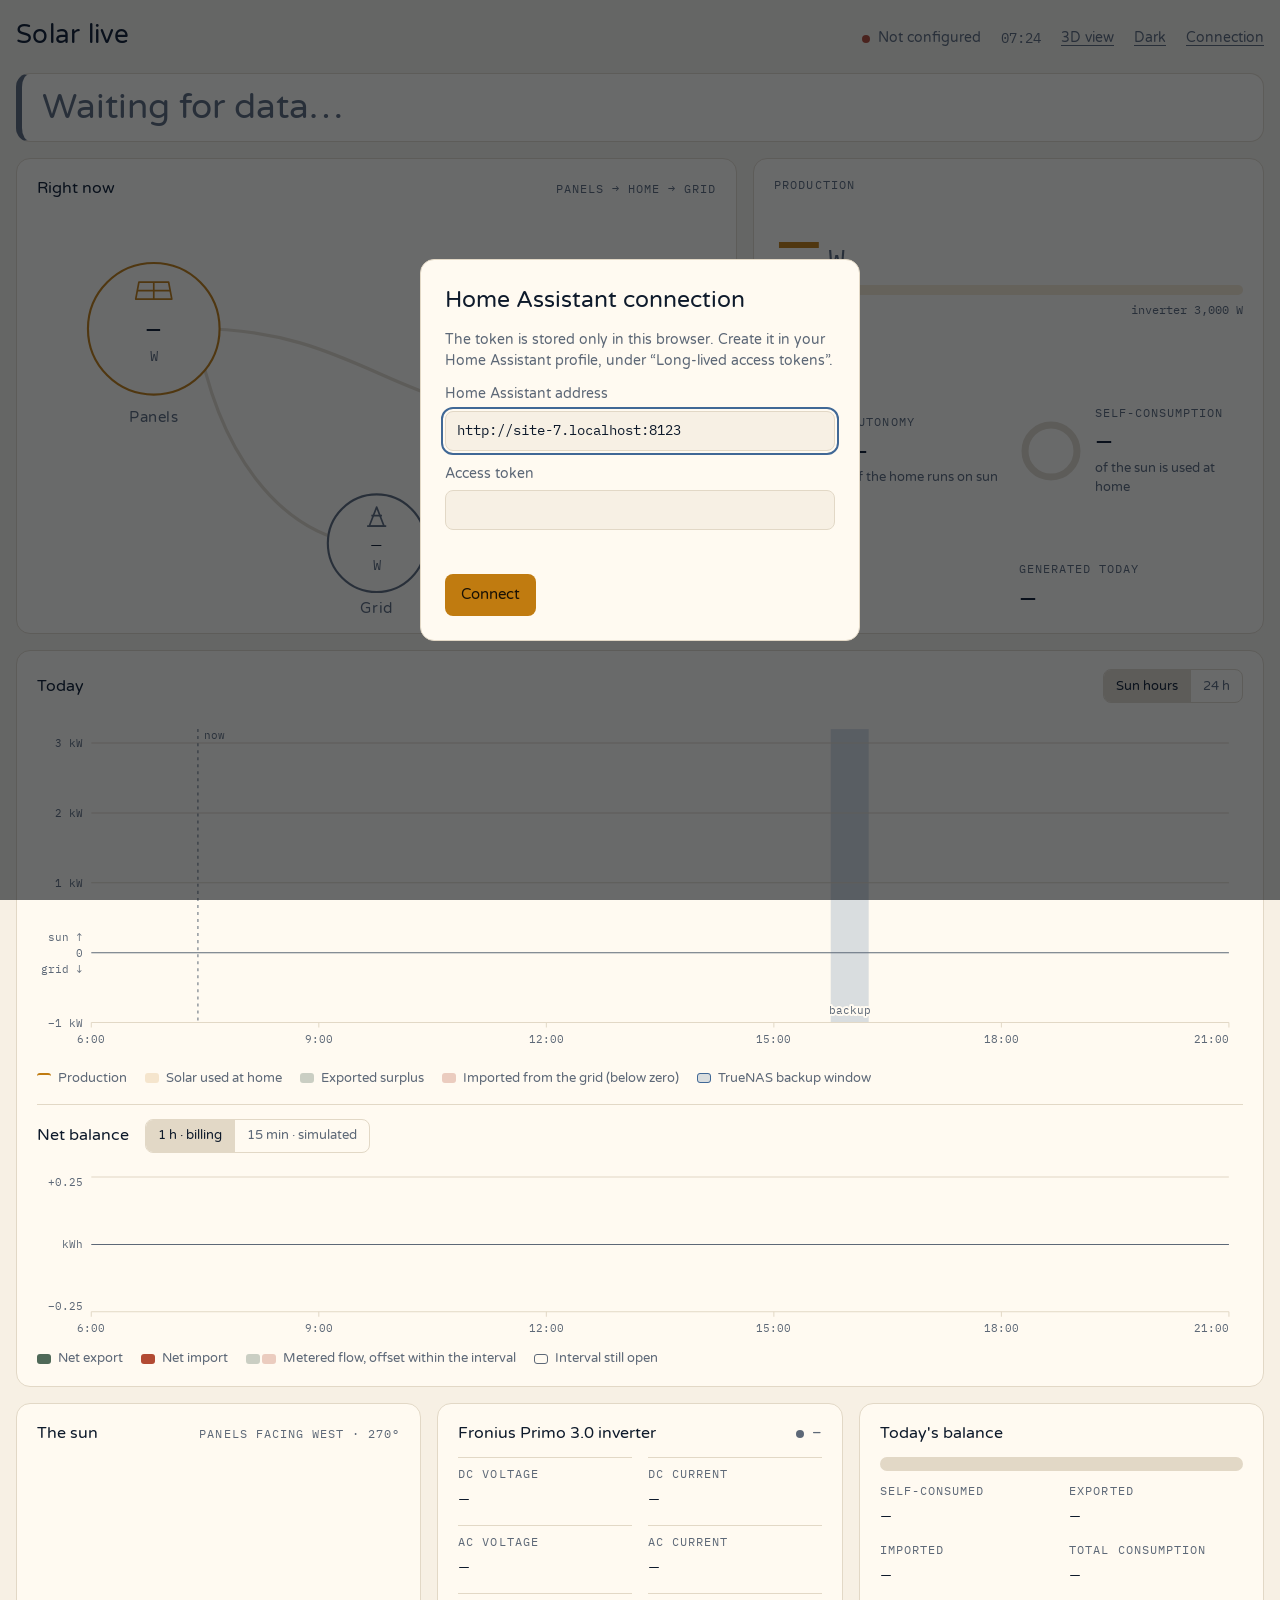
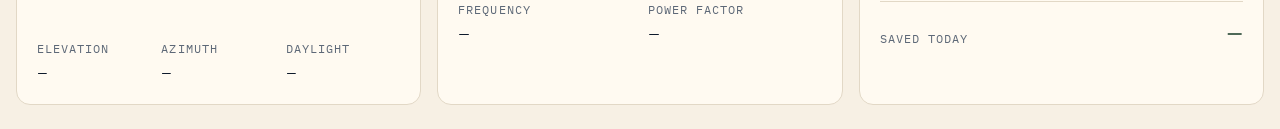
==== commit dbbf7af9: "Solar Live 1.7.0: vista 3D con three.js Página nueva www/3d.html (la 2D no cambia salvo el enlace «3" ====
--- a/marionuevo-fv-panel/www/index.html
+++ b/marionuevo-fv-panel/www/index.html
@@ -70,8 +70,8 @@
 .live.on i::after { content: ""; position: absolute; inset: 0; border-radius: 50%; background: color-mix(in srgb, var(--grid-out) 60%, transparent); animation: pulse 2s infinite; }
 .live.off i { background: var(--grid-in); }
 @keyframes pulse { 0% { transform: scale(1); opacity: 1; } 70%, 100% { transform: scale(3); opacity: 0; } }
-button.link { background: none; border: 0; color: var(--muted); font: inherit; cursor: pointer; padding: 0; text-decoration: underline; text-underline-offset: 3px; }
-button.link:hover, button.link:focus-visible { color: var(--fg); }
+.link { background: none; border: 0; color: var(--muted); font: inherit; cursor: pointer; padding: 0; text-decoration: underline; text-underline-offset: 3px; }
+.link:hover, .link:focus-visible { color: var(--fg); }
 
 /* rejilla */
 .grid { display: grid; grid-template-columns: repeat(12, minmax(0, 1fr)); gap: 16px; }
@@ -237,6 +237,7 @@
     <div class="meta">
       <span class="live" id="live"><i></i><span id="live-text">Connecting to Home Assistant…</span></span>
       <span class="num" id="clock">--:--</span>
+      <a class="link" href="3d.html">3D view</a>
       <button class="link" id="theme" type="button">Dark</button>
       <button class="link" id="open-config" type="button">Connection</button>
     </div>
